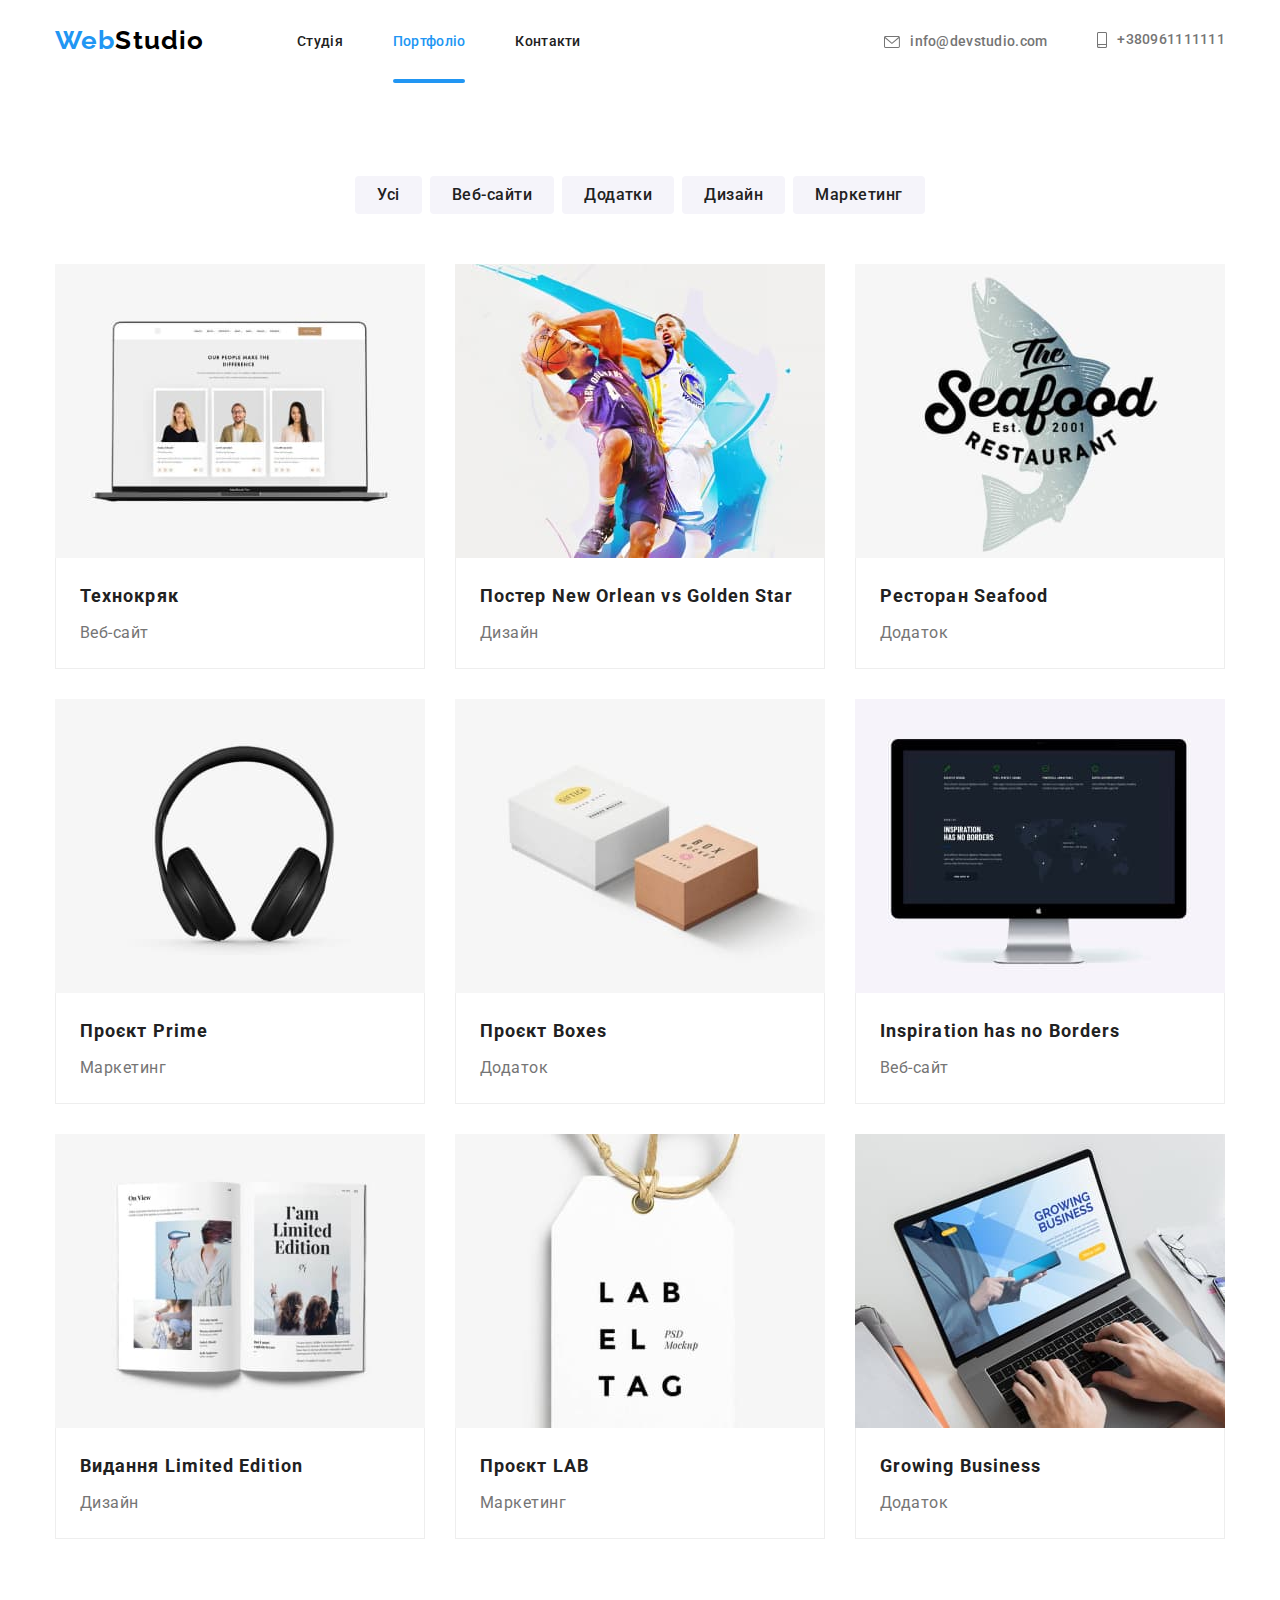
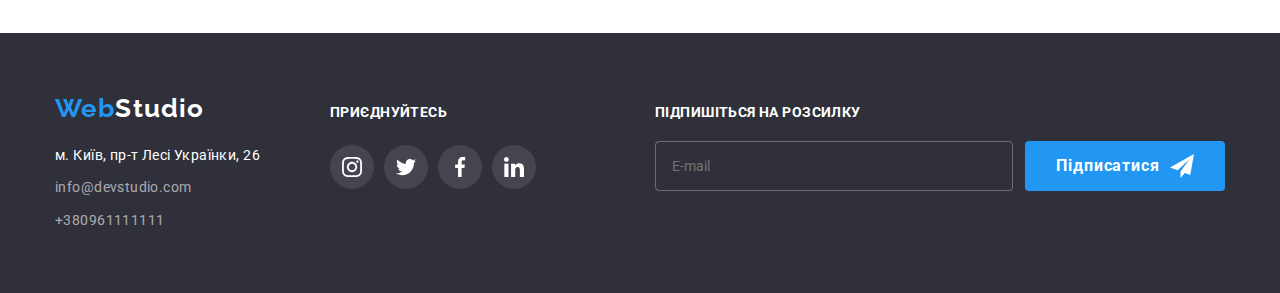
==== portfolio.html @ 3dd152aa "Add files via upload" ====
<!DOCTYPE html>
<html lang="uk">
<head>
  <meta charset="utf-8">
  <meta http-equiv="X-UA-Compatible" content="IE=edge">
  <meta name="viewport" content="width=device-width, initial-scale=1.0">
  <title>Студія</title>
  <link rel="stylesheet" href="https://cdn.jsdelivr.net/npm/modern-normalize@1.1.0/modern-normalize.min.css">
  <link rel="preconnect" href="https://fonts.googleapis.com">
  <link rel="preconnect" href="https://fonts.gstatic.com" crossorigin>
  <link href="https://fonts.googleapis.com/css2?family=Raleway:wght@700&family=Roboto:wght@400;500;700;900&display=swap" rel="stylesheet">
  <link rel="stylesheet" href="./CSS/main.min.css">
</head>
<body>
  <!--Header-->
  <header class="header">
      <div class="container header__container">
      <nav class="page_nav">
          <a class="logo_first page_nav__logo_first" href="./index.html"> <span class="logo__item_web">Web</span>Studio</a>
          <ul class="menu list">
            <li class="menu__item"><a class="menu__link link" href="./index.html">Студія</a></li>
            <li class="menu__item"><a class="menu__link link current" href="./portfolio.html">Портфоліо</a></li>
            <li class="menu__item"><a class="menu__link link" href="#">Контакти</a></li>
          </ul>
      </nav>
          <ul class="contacts_header list">
            <li class="contacts_header__mail"><a class="contacts_header__link link" href="mailto:info@devstudio.com"><svg class="contacts_header__icon" width="16" height="12"><use href="./images/icons.svg#icon-envelope"></use></svg>info@devstudio.com</a></li>
            <li class="contacts_header__tel"><a class="contacts_header__link link" href="tel:+380961111111"><svg class="contacts_header__icon"  width="10" height="16"><use href="./images/icons.svg#icon-smartphone"></use></svg>+380961111111</a></li>
          </ul>
        </div>
    </header>
    
     <!--Main-->
      <main>
          <section class="page_portfolio">
            <div class="container portfolio">
          <h1 class="visually-hidden">Кнопки та послуги</h1>
        <ul class="portfolio__list list">
          <li><button class="portfolio__button" type="button">Усі</button></li>
          <li><button class="portfolio__button" type="button">Веб-сайти</button></li>
         <li><button class="portfolio__button" type="button">Додатки</button></li>
          <li><button class="portfolio__button" type="button">Дизайн</button></li>
          <li><button class="portfolio__button" type="button">Маркетинг</button></li>
          </ul>
          <ul class="portfolio__services list">
            <li class="portfolio__content">
              <a class="portfolio__link link" href="#">
                <div class="portfolio__wrapper">
              <img src="./images-portfolio/tehnokriak.jpg" alt="технокряк" width="370">
              <p class="portfolio__overlay">Ресурс пропонує комплексні пропозиції з різним рівнем функціоналу та сервісів. Все це дозволить відвідувачу отримати вичерпні відомості про компанію чи приватну особу.</p>
            </div>
              <div class="portfolio__border_line">
              <h2 class="portfolio__title">Технокряк</h2>
                            <p class="portfolio__subtitle">Веб-сайт</p>
              </div>
            </a>
            </li>
            <li class="portfolio__content">
              <a class="portfolio__link link" href="#">
                <div class="portfolio__wrapper">
              <img src="./images-portfolio/poster.jpg" alt="постер_баскетболісти" width="370">
              <p class="portfolio__overlay"></p>
              </div>
              <div class="portfolio__border_line">
              <h2 class="portfolio__title">Постер New Orlean vs Golden Star</h2>
              <p class="portfolio__subtitle">Дизайн</p>
            </div>
          </a>
            </li>
            <li class="portfolio__content">
              <a class="portfolio__link link" href="#">
                 <div class="portfolio__wrapper">
              <img src="./images-portfolio/restoran.jpg" alt="ресторан_морепродуктів" width="370">
              <p class="portfolio__overlay"></p>
            </div>
              <div class="portfolio__border_line">
              <h2 class="portfolio__title">Ресторан Seafood</h2>
              <p class="portfolio__subtitle">Додаток</p>
              </div>
            </a>
            </li>
            <li class="portfolio__content">
              <a class="portfolio__link link" href="#">
                 <div class="portfolio__wrapper">
              <img src="./images-portfolio/prime.jpg" alt="проєкт_прем'єр" width="370">
              <p class="portfolio__overlay"></p>
            </div>
              <div class="portfolio__border_line">
              <h2 class="portfolio__title">Проєкт Prime</h2>
              <p class="portfolio__subtitle">Маркетинг</p>
            </div>
          </a>
            </li>
            <li class="portfolio__content">
              <a class="portfolio__link link" href="#">
                 <div class="portfolio__wrapper">
              <img src="./images-portfolio/boxes.jpg" alt="проєкт_коробки" width="370">
              <p class="portfolio__overlay"></p>
            </div>
              <div class="portfolio__border_line">
              <h2 class="portfolio__title">Проєкт Boxes</h2>
              <p class="portfolio__subtitle">Додаток</p>
              </div>
            </a>
            </li>
            <li class="portfolio__content">
              <a class="portfolio__link link" href="#">
                 <div class="portfolio__wrapper">
              <img src="./images-portfolio/inspiration.jpg" alt="натхнення_не_має_меж" width="370">
              <p class="portfolio__overlay"></p>
            </div>
              <div class="portfolio__border_line">
              <h2 class="portfolio__title">Inspiration has no Borders</h2>
              <p class="portfolio__subtitle">Веб-сайт</p>
              </div>
            </a>
            </li>
            <li class="portfolio__content">
              <a class="portfolio__link link" href="#">
                 <div class="portfolio__wrapper">
              <img src="./images-portfolio/edition.jpg" alt="видання" width="370">
              <p class="portfolio__overlay"></p>
            </div>
              <div class="portfolio__border_line">
              <h2 class="portfolio__title">Видання Limited Edition</h2>
              <p class="portfolio__subtitle">Дизайн</p>
              </div>
            </a>
            </li>
            <li class="portfolio__content">
              <a class="portfolio__link link" href="#">
                 <div class="portfolio__wrapper">
              <img src="./images-portfolio/lab.jpg" alt="проєкт_лаб" width="370">
              <p class="portfolio__overlay"></p>
            </div>
              <div class="portfolio__border_line">
              <h2 class="portfolio__title">Проєкт LAB</h2>
              <p class="portfolio__subtitle">Маркетинг</p>
              </div>
              </a>
            </li>
            <li class="portfolio__content">
              <a class="portfolio__link link" href="#">
                 <div class="portfolio__wrapper">
              <img src="./images-portfolio/growing.jpg" alt="зростаючий_бізнес" width="370">
              <p class="portfolio__overlay"></p>
            </div>
              <div class="portfolio__border_line">
              <h2 class="portfolio__title">Growing Business</h2>
              <p class="portfolio__subtitle">Додаток</p>
              </div>
              </a>
            </li>
          </ul>
        </div>
        </section>
     
        
        
      </main>
     <!--Footer-->
     <footer class="page_footer">
      <div class="container footer">
        <div class="footer__content">
        <h2 class="visually-hidden">Контакти</h2>
         <a class="footer__logo_second" href="./index.html"> <span class="logo__item_web" >Web</span>Studio</a>
         <address class="footer_address">
           <ul class="footer_address__list list">
            <li class="footer_address__contacts"><a class="footer_address__map link" href="https://goo.gl/maps/CPtrU1FHBa2aNyZL9" target="_blank" rel="noopener noreferrer nofollow">м. Київ, пр-т Лесі Українки, 26</a></li>
            <li class="footer_address__contacts"><a class="footer_address__mail link" href="mailto:info@devstudio.com">info@devstudio.com</a></li>
            <li class="footer_address__contacts"><a class="footer_address__tel link" href="tel:+380961111111">+380961111111</a></li>
           </ul>
                   </address>
                  </div> 
                   <div class="footer_social">
                    <p class="footer_social__title">Приєднуйтесь</p>
                    <ul class="footer_social__list list">
                      <li class="footer_social__item"><a class="footer_social__link" href=""><svg class="footer_social__icon"><use href="./images/icons.svg#icon-instagram"></use></svg></a>
                      </li>
                      <li class="footer_social__item"><a class="footer_social__link" href=""><svg class="footer_social__icon"><use href="./images/icons.svg#icon-twitter"></use></svg></a>
                      </li>
                      <li class="footer_social__item"><a class="footer_social__link" href=""><svg class="footer_social__icon"><use href="./images/icons.svg#icon-facebook"></use></svg></a>
                      </li>
                      <li class="footer_social__item"><a class="footer_social__link" href=""><svg class="footer_social__icon"><use href="./images/icons.svg#icon-linkedin"></use></svg></a>
                        </li>
                    </ul>
                  </div>
    
              <div class="footer_subscription">
              <p class="footer_subscription__title">Підпишіться на розсилку</p>
              <form class="footer_subscription__content">
              <label class="footer_subscription__contact" ><input class="footer_subscription__mail" type="email" name="email" placeholder="E-mail" required pattern="[a-z0-9._%+-]+@[a-z0-9.-]+\.[a-z]{2,4}$"/></label>
              <button class="footer_subscription__button" type="submit">Підписатися <svg class="footer_subscription__icon" width="24" height="24"><use href="./images/icons.svg#icon-send"></use></svg></button>
            </form>
      </div> 

      
      </footer>


</body>
</html>
---- CSS/main.min.css ----
:root{--primary-font:"Roboto",sans-serif;--secondary-font:"Raleway",sans-serif;--first-logo-text-color:#000000;--primary-text-color-theme-light:#212121;--secondary-text-color-theme-light:#757575;--primary-text-color-theme-dark:#FFFFFF;--secondary-text-color-theme-dark:rgba(255, 255, 255, 0.6);--primary-background-color:#FFFFFF;--secondary-background-color:#2F303A;--accent-color:#2196F3;--team-buttons-background-color:#F5F4FA;--border-color-line:#ECECEC;--border-color-line-card:#EEEEEE;--primary-color-icons:#AFB1B8;--secondary-color-icons:#FFFFFF;--color-nav-icon:#757575;--color-icon-modal:#212121;--transition-dur-and-func:250ms cubic-bezier(0.4, 0, 0.2, 1)}.visually-hidden{position:absolute;white-space:nowrap;width:1px;height:1px;overflow:hidden;border:0;padding:0;clip:rect(0 0 0 0);clip-path:inset(50%);margin:-1px}body{font-family:var(--primary-font);font-size:14px;letter-spacing:.03em;color:var(--primary-text-color-theme-light);background-color:var(--primary-background-color)}.list{list-style:none;padding-left:0;margin:0}.link{text-decoration:none}img{display:block;max-width:100%;height:auto}address{font-style:normal;margin-top:20px}button{display:block;margin:0 auto;cursor:pointer;border:none;border-radius:4px}h1,h2,h3,p{margin-top:0;margin-bottom:0}ul{margin-top:0;margin-bottom:0;padding-left:0}*{box-sizing:border-box}section{padding-top:94px;padding-bottom:94px}.container{margin-left:auto;margin-right:auto;width:1200px;padding-left:15px;padding-right:15px}.logo_first{font-weight:700;font-size:26px;line-height:1.19;letter-spacing:.03cm;font-family:"Raleway",sans-serif;color:var(--first-logo-text-color);text-decoration:none}.page_nav__logo_first{margin-right:93px;padding-top:24px;padding-bottom:25px}.logo__item_web{color:var(--accent-color)}.footer__logo_second{font-weight:700;font-size:26px;line-height:1.19;letter-spacing:.03cm;font-family:"Raleway",sans-serif;color:var(--accent-color);color:var(--primary-text-color-theme-dark);text-decoration:none}.backdrop{position:fixed;width:100%;height:100%;left:0;top:0;transition:opacity 500ms ease,visibility 500ms ease;background-color:rgba(0,0,0,.2)}.backdrop.is-hidden{visibility:hidden;opacity:0;pointer-events:none}.modal{position:absolute;top:50%;left:50%;transform:translate(-50%, -50%);width:528px;height:581px;background:#fff;box-shadow:0px 1px 3px rgba(0,0,0,.12),0px 1px 1px rgba(0,0,0,.14),0px 2px 1px rgba(0,0,0,.2);border-radius:4px;padding:40px}.modal-close-btn{position:absolute;top:8px;right:8px;display:flex;align-items:center;justify-content:center;width:30px;height:30px;background:#fff;border:1px solid rgba(0,0,0,.1);border-radius:50%;padding:0}.modal-close-icon{transition:fill var(--transition-dur-and-func)}.modal-close-icon:focus,.modal-close-icon:hover{fill:var(--accent-color)}.modal_form_title{font-weight:700;font-size:20px;line-height:1.15;letter-spacing:.03cm;text-align:center;color:var(--primary-text-color-theme-light);margin-bottom:12px}.modal_form{display:flex;flex-direction:column}.modal_form_field{margin-bottom:10px}.modal_form_input{width:100%;height:40px;border:1px solid rgba(33,33,33,.2);border-radius:4px;padding-left:42px;cursor:pointer;transition:border-color var(--transition-dur-and-func)}.modal_form_input:focus,.modal_form_input:hover{outline:none;border-color:var(--accent-color)}.modal_form_message{width:100%;height:120px;border:1px solid rgba(33,33,33,.2);border-radius:4px;padding:12px 16px;resize:none;transition:border-color var(--transition-dur-and-func);display:block}.modal_form_message::placeholder{color:rgba(117,117,117,.5)}.modal_form_message:focus,.modal_form_message:hover{outline:none;border-color:var(--accent-color)}.modal_form_fild_desk{display:block;font-size:12px;line-height:1.17;letter-spacing:.01em;color:var(--secondary-text-color-theme-light);margin-bottom:4px}.modal_icon{position:absolute;width:18px;height:18px;top:50%;left:12px;transform:translateY(-50%);fill:var(--color-icon-modal);transition:fill var(--transition-dur-and-func)}.modal_form_input:focus+.modal_icon,.modal_form_input:hover+.modal_icon{fill:var(--accent-color)}.modal_form_input_wrapper{position:relative;display:block}.modal_form_check{appearance:none;position:absolute;transition:box-shadow var(--transition-dur-and-func)}.modal_form_icon_check{width:16px;height:15px;cursor:pointer;fill:var(--accent-color);border:2px solid var(--color-icon-modal);border-radius:3px}.modal_form_check:focus+.modal_form_icon_check{box-shadow:0px 1px 3px rgba(0,0,0,.12),0px 1px 1px rgba(0,0,0,.14),0px 2px 1px rgba(0,0,0,.2)}.modal_form_check:checked+.modal_form_icon_check{background-color:var(--accent-color);border-color:var(--accent-color)}.modal_form_check_field{display:flex;justify-content:center;align-items:center;margin-top:20px}.icon_checkbox{display:none;fill:var(--accent-color)}.modal_form_check:checked+.modal_form_icon_check .icon_checkbox{display:block}.modal_text_checkbox{font-weight:400;font-size:14px;line-height:1.71;color:var(--secondary-text-color-theme-light);margin-left:7px}.link_modal_checkbox{color:var(--accent-color);letter-spacing:.03em;font-weight:400}.modal_form_submit{font-weight:700;font-size:16px;line-height:1.88;letter-spacing:.06cm;align-items:center;text-align:center;background-color:var(--accent-color);color:var(--primary-text-color-theme-dark);border-radius:4px;min-width:216px;padding:10px 52px;margin-top:30px;transition:background-color var(--transition-dur-and-func),box-shadow var(--transition-dur-and-func)}.modal_form_submit:hover,.modal_form_submit:focus{background:#188ce8;box-shadow:0px 4px 4px rgba(0,0,0,.15)}.header__container{display:flex;align-items:center}.page_nav{display:flex}.menu{display:flex;column-gap:50px;padding-top:32px;padding-bottom:32px}.menu__link{font-weight:500;font-size:14px;line-height:1.14;letter-spacing:.02em;color:var(--primary-text-color-theme-light);transition:color var(--transition-dur-and-func);position:relative;padding-top:32px;padding-bottom:32px}.menu__link:hover,.menu__link:focus{color:var(--accent-color)}.contacts_header{display:flex;column-gap:50px;margin-left:auto;padding-top:32px;padding-bottom:32px;align-items:baseline}.contacts_header__link{font-weight:500;font-size:14px;line-height:1.14;letter-spacing:.02em;color:var(--secondary-text-color-theme-light);display:flex;align-items:center;transition:color var(--transition-dur-and-func)}.contacts_header__link:hover,.contacts_header__link:focus{color:var(--accent-color)}.current{color:var(--accent-color)}.current::after{content:"";position:absolute;display:block;bottom:-2px;left:0;width:100%;height:4px;background-color:var(--accent-color);border-radius:2px}.contacts_header__icon{margin-right:10px;fill:currentColor}.hero{background-color:var(--secondary-background-color);padding-top:200px;padding-bottom:200px;text-align:center;background-image:linear-gradient(rgba(47, 48, 58, 0.4), rgba(47, 48, 58, 0.4)),url("../images/Imgbg.jpg");background-size:cover;background-repeat:no-repeat;max-width:1600px;height:600px;margin:0 auto}.hero_container__title{font-weight:900;font-size:44px;line-height:1.36;letter-spacing:.06em;text-align:center;text-transform:uppercase;color:var(--primary-text-color-theme-dark);width:696px;margin:0 auto}.hero_container__button{font-weight:700;font-size:16px;line-height:1.88;letter-spacing:.06em;align-items:center;text-align:center;background-color:var(--accent-color);color:var(--primary-text-color-theme-dark);border-radius:4px;min-width:216px;padding:10px 32px;margin-top:30px;transition:background-color var(--transition-dur-and-func)}.hero_container__button:hover,.hero_container__button:focus{background:#188ce8;box-shadow:0px 4px 4px rgba(0,0,0,.15)}.about__list{display:flex;align-items:flex-start}.about__card{flex-basis:calc((100% - 90px)/4)}.about__card:not(:last-child){margin-right:30px}.about__title{font-weight:700;font-size:14px;line-height:1.14;letter-spacing:.03em;text-transform:uppercase;color:var(--primary-text-color-theme-light);margin-top:30px;margin-bottom:10px}.about__text{font-style:normal;font-weight:400;font-size:14px;line-height:1.71;letter-spacing:.03em;color:var(--secondary-text-color-theme-light)}.about__background{background-color:#f5f4fa;border-radius:4px}.about__icon{margin:25px 100px}.page_tasks{padding-top:0}.tasks__title{font-weight:700;font-size:36px;line-height:1.17;letter-spacing:.03em;font-style:normal;text-align:center;color:var(--primary-text-color-theme-light);margin-bottom:50px}.tasks_list{display:flex;column-gap:30px}.tasks_list__overlay{position:absolute;width:370px;height:70px;bottom:0px;left:0;font-weight:700;line-height:1.14;text-transform:uppercase;background:rgba(47,48,58,.8);color:var(--primary-text-color-theme-dark);display:flex;justify-content:center;align-items:center}.tasks_list__item{position:relative}.page_team{background-color:var(--team-buttons-background-color)}.team__title{font-weight:700;font-size:36px;line-height:1.17;letter-spacing:.03em;font-style:normal;text-align:center;color:var(--primary-text-color-theme-light);margin-bottom:50px}.team_list{margin-top:50px;display:flex;column-gap:30px}.team_list__content{width:270px;background-color:var(--primary-background-color);box-shadow:0px 1px 3px rgba(0,0,0,.12),0px 1px 1px rgba(0,0,0,.14),0px 2px 1px rgba(0,0,0,.2);border-radius:0px 0px 4px 4px}.team_list__text{padding:30px 0}.team_list__subtitle{font-style:normal;font-weight:500;font-size:16px;line-height:1.19;text-align:center;letter-spacing:.03em;margin-bottom:10px}.team_list__item{font-weight:400;font-size:16px;line-height:1.19;letter-spacing:.03em;font-style:normal;text-align:center;color:var(--secondary-text-color-theme-light)}.social_list{display:flex;justify-content:center;column-gap:10px;margin-top:16px}.social_list__link{display:flex;justify-content:center;align-items:center;width:44px;height:44px;border-radius:50%;color:var(--primary-color-icons);transition:background-color var(--transition-dur-and-func),color var(--transition-dur-and-func)}.social_list__link:hover,.social_list__link:focus{background-color:var(--accent-color);color:var(--primary-background-color)}.social_list__icon{width:20px;height:20px;fill:currentColor;transition:fill var(--transition-dur-and-func)}.social_list__link:hover .social_list__icon,.social_list__link:focus .social_list__icon{fill:var(--secondary-color-icons)}.clients__title{font-style:normal;font-weight:700;font-size:36px;line-height:1.17;text-align:center;letter-spacing:.03em;color:var(--primary-text-color-theme-light)}.clients__list{margin-top:50px;display:flex;column-gap:30px}.clients__logo{width:106px;height:60px;fill:currentColor}.clients__link{border-radius:4px;display:flex;align-items:center;justify-content:center;width:170px;height:92px;border:1px solid #afb1b8;color:var(--primary-color-icons);transition:color var(--transition-dur-and-func),border-color var(--transition-dur-and-func)}.clients__link:hover,.clients__link:focus{border-color:var(--accent-color);color:var(--accent-color)}.page_footer{background-color:var(--secondary-background-color);padding:60px 0px}.footer_address__contacts:not(:first-child){margin-top:9px}.footer_address__map{font-weight:400;font-size:14px;line-height:1.71;letter-spacing:.03em;color:var(--primary-text-color-theme-dark);transition:color var(--transition-dur-and-func)}.footer_address__map:hover,.footer_address__map:focus{color:var(--accent-color)}.footer_address__mail,.footer_address__tel{font-weight:400;font-size:14px;line-height:1.71;letter-spacing:.03em;font-style:normal;color:var(--secondary-text-color-theme-dark);transition:color var(--transition-dur-and-func)}.footer_address__mail:hover,.footer_address__mail:focus,.footer_address__tel:hover,.footer_address__tel:focus{color:var(--accent-color)}.footer_social__link{display:flex;justify-content:center;align-items:center;width:44px;height:44px;border-radius:50%;background:rgba(255,255,255,.1);transition:background-color var(--transition-dur-and-func)}.footer_social__link:hover,.footer_social__link:focus{background-color:var(--accent-color)}.footer_social__title{font-weight:700;font-size:14px;line-height:1.71;letter-spacing:.03em;text-transform:uppercase;color:var(--primary-text-color-theme-dark);margin-bottom:20px}.footer_social__icon{width:20px;height:20px;fill:var(--secondary-color-icons);transition:fill var(--transition-dur-and-func)}.footer_social__link:hover .footer_social__icon,.footer_social__link:focus .footer_social__icon{fill:var(--secondary-color-icons)}.footer{display:flex;align-items:baseline}.footer_social__list{display:flex;column-gap:10px}.footer_social{margin-left:70px}.footer_subscription__title{font-weight:700;font-size:14px;line-height:1.14;letter-spacing:.03em;text-transform:uppercase;color:var(--primary-text-color-theme-dark);margin-bottom:20px}.footer_subscription__mail{width:358px;height:50px;border:1px solid rgba(255,255,255,.3);border-radius:4px;background:none;color:rgba(255,255,255,.6);display:block;outline:none;padding-left:16px;transition:border var(--transition-dur-and-func),box-shadow var(--transition-dur-and-func)}.footer_subscription__mail:focus{border:1px solid rgba(255,255,255,.3);box-shadow:0px 4px 4px rgba(0,0,0,.15);border-radius:4px}.footer_subscription__button{font-weight:700;font-size:16px;line-height:1.88;letter-spacing:.06em;color:var(--primary-text-color-theme-dark);background-color:var(--accent-color);align-items:center;display:flex;justify-content:center;min-width:200px;padding:10px 28px;transition:background-color var(--transition-dur-and-func),color var(--transition-dur-and-func)}.footer_subscription__button:hover,.footer_subscription__button:focus{background:#188ce8;box-shadow:0px 4px 4px rgba(0,0,0,.15);border-radius:4px;color:var(--primary-text-color-theme-dark)}.footer_subscription__icon{fill:var(--secondary-color-icons);margin-left:10px}.footer_subscription{margin-left:auto}.footer_subscription__content{display:flex;column-gap:12px;justify-content:center}.page_header{border-bottom:1px solid var(--border-color-line)}.portfolio__list{display:flex;margin-bottom:50px;column-gap:8px;justify-content:center}.portfolio__button{font-weight:500;font-size:16px;line-height:1.62;text-align:center;letter-spacing:.03em;background:var(--team-buttons-background-color);color:var(--primary-text-color-theme-light);border-radius:4px;padding:6px 22px;transition:background-color var(--transition-dur-and-func),color var(--transition-dur-and-func),box-shadow var(--transition-dur-and-func)}.portfolio__button:hover,.portfolio__button:focus{background-color:var(--accent-color);color:var(--primary-text-color-theme-dark);box-shadow:0px 3px 1px rgba(0,0,0,.1),0px 1px 2px rgba(0,0,0,.08),0px 2px 2px rgba(0,0,0,.12)}.portfolio__services{display:flex;column-gap:30px;flex-wrap:wrap;row-gap:30px}.portfolio__border_line{border:1px solid var(--border-color-line-card);border-top:none;padding:20px 24px}.portfolio__title{font-weight:700;font-size:18px;line-height:2;letter-spacing:.06em;color:var(--primary-text-color-theme-light);margin-bottom:4px}.portfolio__subtitle{font-weight:400;font-size:16px;line-height:1.87;letter-spacing:.03em;color:var(--secondary-text-color-theme-light)}.portfolio__link{display:block;position:relative}.portfolio__link:hover,.portfolio__link:focus{box-shadow:0px 1px 1px rgba(0,0,0,.12),0px 4px 4px rgba(0,0,0,.06),1px 4px 6px rgba(0,0,0,.16)}.portfolio__wrapper{position:relative;overflow:hidden}.portfolio__overlay{width:100%;height:100%;font-weight:400;font-size:18px;line-height:1.55;letter-spacing:.03em;position:absolute;top:0;left:0;background-color:rgba(33,150,243,.9);color:var(--primary-text-color-theme-dark);padding:63px 24px;transform:translateY(100%);transition:transform 250ms cubic-bezier(0.4, 0, 0.2, 1)}.portfolio__link:hover .portfolio__overlay,.portfolio__link:focus .portfolio__overlay{transform:translateY(0%)}/*# sourceMappingURL=main.min.css.map */
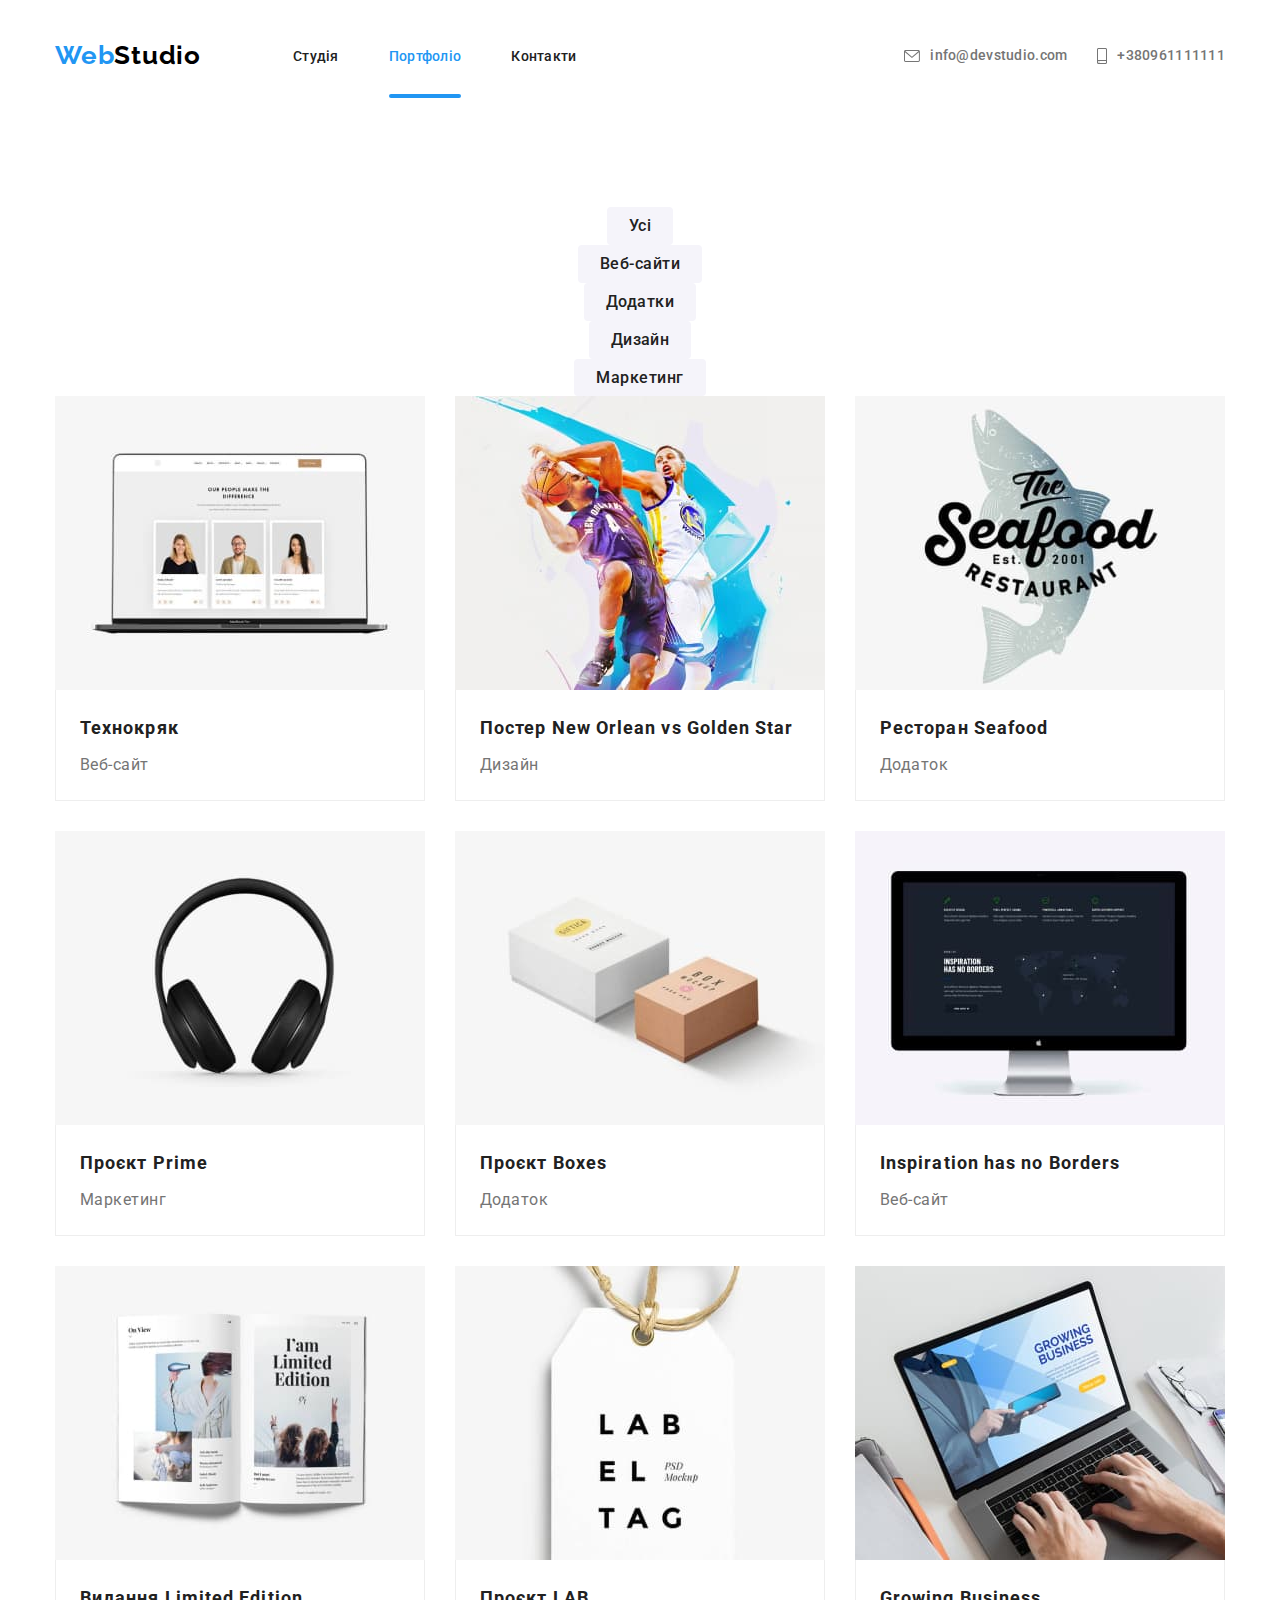
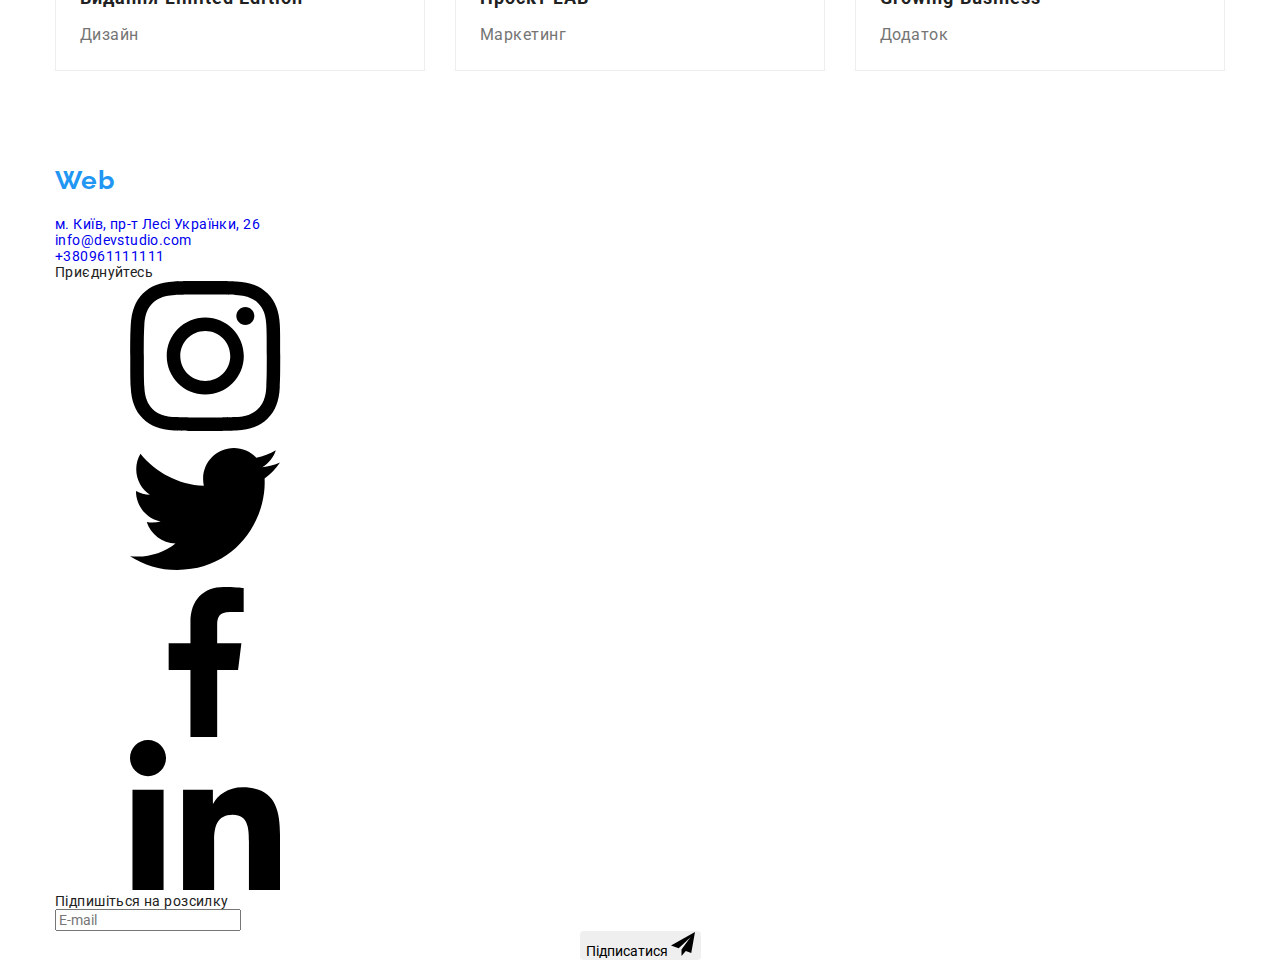
==== commit 4f174b3d: "update" ====
--- a/portfolio.html
+++ b/portfolio.html
@@ -16,18 +16,47 @@
   <header class="header">
       <div class="container header__container">
       <nav class="page_nav">
-          <a class="logo_first page_nav__logo_first" href="./index.html"> <span class="logo__item_web">Web</span>Studio</a>
+        <a class="page_nav__logo_first" href="./index.html"> <span class="logo__item_web">Web</span>Studio</a>
           <ul class="menu list">
             <li class="menu__item"><a class="menu__link link" href="./index.html">Студія</a></li>
             <li class="menu__item"><a class="menu__link link current" href="./portfolio.html">Портфоліо</a></li>
             <li class="menu__item"><a class="menu__link link" href="#">Контакти</a></li>
           </ul>
       </nav>
+      <button type="button" class="open_mobile_menu_btn js-open-menu">
+        <svg class="open_mobile_menu_btn__icon" ><use href="./images/icons.svg#icon-burger"></use></svg>
+
+      </button>
           <ul class="contacts_header list">
             <li class="contacts_header__mail"><a class="contacts_header__link link" href="mailto:info@devstudio.com"><svg class="contacts_header__icon" width="16" height="12"><use href="./images/icons.svg#icon-envelope"></use></svg>info@devstudio.com</a></li>
             <li class="contacts_header__tel"><a class="contacts_header__link link" href="tel:+380961111111"><svg class="contacts_header__icon"  width="10" height="16"><use href="./images/icons.svg#icon-smartphone"></use></svg>+380961111111</a></li>
           </ul>
         </div>
+        <div class="mobile_menu js-menu-container">
+          <div class="container mobile_menu__conainer">
+            <button type="button" class="mobile_menu__close-btn js-close-menu">
+              <svg class="mobile_menu__close-icon" ><use href="./images/icons.svg#icon-close-menu"></use></svg>
+            </button>
+
+            <ul class="mobile_menu__list list">
+              <li class="mobile_menu__item"><a class="mobile_menu__link link" href="./index.html">Студія</a></li>
+              <li class="mobile_menu__item"><a class="mobile_menu__link link current" href="./portfolio.html">Портфоліо</a></li>
+              <li class="mobile_menu__item"><a class="mobile_menu__link link" href="#">Контакти</a></li>
+            </ul>
+            <ul class="mobile_menu_contacts list">
+              <li class="mobile_menu_contacts__item"><a class="mobile_menu_contacts__tel link" href="tel:+380961111111">+38096 111 11 11</a></li>
+              <li class="mobile_menu_contacts__item"><a class="mobile_menu_contacts__mail link" href="mailto:info@devstudio.com">info@devstudio.com</a></li>
+            </ul>
+            <ul class="mobile_menu_social__list list">
+              <li class="mobile_menu_social__content"><a class="mobile_menu_social__link link" href="">Instagram</a></li>
+              <li class="mobile_menu_social__content"><a class="mobile_menu_social__link link" href="">Twitter</a></li>
+              <li class="mobile_menu_social__content"><a class="mobile_menu_social__link link" href="">Facebook</a></li>
+              <li class="mobile_menu_social__content"><a class="mobile_menu_social__link link" href="" id="last_link">LinkedIn</a></li>
+            </ul>
+            
+          </div>
+        </div>
+        
     </header>
     
      <!--Main-->
@@ -197,6 +226,6 @@
       
       </footer>
 
-
+      <script src="./JS/menu.js"></script>
 </body>
 </html>
--- a/CSS/main.min.css
+++ b/CSS/main.min.css
@@ -1 +1 @@
-:root{--primary-font:"Roboto",sans-serif;--secondary-font:"Raleway",sans-serif;--first-logo-text-color:#000000;--primary-text-color-theme-light:#212121;--secondary-text-color-theme-light:#757575;--primary-text-color-theme-dark:#FFFFFF;--secondary-text-color-theme-dark:rgba(255, 255, 255, 0.6);--primary-background-color:#FFFFFF;--secondary-background-color:#2F303A;--accent-color:#2196F3;--team-buttons-background-color:#F5F4FA;--border-color-line:#ECECEC;--border-color-line-card:#EEEEEE;--primary-color-icons:#AFB1B8;--secondary-color-icons:#FFFFFF;--color-nav-icon:#757575;--color-icon-modal:#212121;--transition-dur-and-func:250ms cubic-bezier(0.4, 0, 0.2, 1)}.visually-hidden{position:absolute;white-space:nowrap;width:1px;height:1px;overflow:hidden;border:0;padding:0;clip:rect(0 0 0 0);clip-path:inset(50%);margin:-1px}body{font-family:var(--primary-font);font-size:14px;letter-spacing:.03em;color:var(--primary-text-color-theme-light);background-color:var(--primary-background-color)}.list{list-style:none;padding-left:0;margin:0}.link{text-decoration:none}img{display:block;max-width:100%;height:auto}address{font-style:normal;margin-top:20px}button{display:block;margin:0 auto;cursor:pointer;border:none;border-radius:4px}h1,h2,h3,p{margin-top:0;margin-bottom:0}ul{margin-top:0;margin-bottom:0;padding-left:0}*{box-sizing:border-box}section{padding-top:94px;padding-bottom:94px}.container{margin-left:auto;margin-right:auto;width:1200px;padding-left:15px;padding-right:15px}.logo_first{font-weight:700;font-size:26px;line-height:1.19;letter-spacing:.03cm;font-family:"Raleway",sans-serif;color:var(--first-logo-text-color);text-decoration:none}.page_nav__logo_first{margin-right:93px;padding-top:24px;padding-bottom:25px}.logo__item_web{color:var(--accent-color)}.footer__logo_second{font-weight:700;font-size:26px;line-height:1.19;letter-spacing:.03cm;font-family:"Raleway",sans-serif;color:var(--accent-color);color:var(--primary-text-color-theme-dark);text-decoration:none}.backdrop{position:fixed;width:100%;height:100%;left:0;top:0;transition:opacity 500ms ease,visibility 500ms ease;background-color:rgba(0,0,0,.2)}.backdrop.is-hidden{visibility:hidden;opacity:0;pointer-events:none}.modal{position:absolute;top:50%;left:50%;transform:translate(-50%, -50%);width:528px;height:581px;background:#fff;box-shadow:0px 1px 3px rgba(0,0,0,.12),0px 1px 1px rgba(0,0,0,.14),0px 2px 1px rgba(0,0,0,.2);border-radius:4px;padding:40px}.modal-close-btn{position:absolute;top:8px;right:8px;display:flex;align-items:center;justify-content:center;width:30px;height:30px;background:#fff;border:1px solid rgba(0,0,0,.1);border-radius:50%;padding:0}.modal-close-icon{transition:fill var(--transition-dur-and-func)}.modal-close-icon:focus,.modal-close-icon:hover{fill:var(--accent-color)}.modal_form_title{font-weight:700;font-size:20px;line-height:1.15;letter-spacing:.03cm;text-align:center;color:var(--primary-text-color-theme-light);margin-bottom:12px}.modal_form{display:flex;flex-direction:column}.modal_form_field{margin-bottom:10px}.modal_form_input{width:100%;height:40px;border:1px solid rgba(33,33,33,.2);border-radius:4px;padding-left:42px;cursor:pointer;transition:border-color var(--transition-dur-and-func)}.modal_form_input:focus,.modal_form_input:hover{outline:none;border-color:var(--accent-color)}.modal_form_message{width:100%;height:120px;border:1px solid rgba(33,33,33,.2);border-radius:4px;padding:12px 16px;resize:none;transition:border-color var(--transition-dur-and-func);display:block}.modal_form_message::placeholder{color:rgba(117,117,117,.5)}.modal_form_message:focus,.modal_form_message:hover{outline:none;border-color:var(--accent-color)}.modal_form_fild_desk{display:block;font-size:12px;line-height:1.17;letter-spacing:.01em;color:var(--secondary-text-color-theme-light);margin-bottom:4px}.modal_icon{position:absolute;width:18px;height:18px;top:50%;left:12px;transform:translateY(-50%);fill:var(--color-icon-modal);transition:fill var(--transition-dur-and-func)}.modal_form_input:focus+.modal_icon,.modal_form_input:hover+.modal_icon{fill:var(--accent-color)}.modal_form_input_wrapper{position:relative;display:block}.modal_form_check{appearance:none;position:absolute;transition:box-shadow var(--transition-dur-and-func)}.modal_form_icon_check{width:16px;height:15px;cursor:pointer;fill:var(--accent-color);border:2px solid var(--color-icon-modal);border-radius:3px}.modal_form_check:focus+.modal_form_icon_check{box-shadow:0px 1px 3px rgba(0,0,0,.12),0px 1px 1px rgba(0,0,0,.14),0px 2px 1px rgba(0,0,0,.2)}.modal_form_check:checked+.modal_form_icon_check{background-color:var(--accent-color);border-color:var(--accent-color)}.modal_form_check_field{display:flex;justify-content:center;align-items:center;margin-top:20px}.icon_checkbox{display:none;fill:var(--accent-color)}.modal_form_check:checked+.modal_form_icon_check .icon_checkbox{display:block}.modal_text_checkbox{font-weight:400;font-size:14px;line-height:1.71;color:var(--secondary-text-color-theme-light);margin-left:7px}.link_modal_checkbox{color:var(--accent-color);letter-spacing:.03em;font-weight:400}.modal_form_submit{font-weight:700;font-size:16px;line-height:1.88;letter-spacing:.06cm;align-items:center;text-align:center;background-color:var(--accent-color);color:var(--primary-text-color-theme-dark);border-radius:4px;min-width:216px;padding:10px 52px;margin-top:30px;transition:background-color var(--transition-dur-and-func),box-shadow var(--transition-dur-and-func)}.modal_form_submit:hover,.modal_form_submit:focus{background:#188ce8;box-shadow:0px 4px 4px rgba(0,0,0,.15)}.header__container{display:flex;align-items:center}.page_nav{display:flex}.menu{display:flex;column-gap:50px;padding-top:32px;padding-bottom:32px}.menu__link{font-weight:500;font-size:14px;line-height:1.14;letter-spacing:.02em;color:var(--primary-text-color-theme-light);transition:color var(--transition-dur-and-func);position:relative;padding-top:32px;padding-bottom:32px}.menu__link:hover,.menu__link:focus{color:var(--accent-color)}.contacts_header{display:flex;column-gap:50px;margin-left:auto;padding-top:32px;padding-bottom:32px;align-items:baseline}.contacts_header__link{font-weight:500;font-size:14px;line-height:1.14;letter-spacing:.02em;color:var(--secondary-text-color-theme-light);display:flex;align-items:center;transition:color var(--transition-dur-and-func)}.contacts_header__link:hover,.contacts_header__link:focus{color:var(--accent-color)}.current{color:var(--accent-color)}.current::after{content:"";position:absolute;display:block;bottom:-2px;left:0;width:100%;height:4px;background-color:var(--accent-color);border-radius:2px}.contacts_header__icon{margin-right:10px;fill:currentColor}.hero{background-color:var(--secondary-background-color);padding-top:200px;padding-bottom:200px;text-align:center;background-image:linear-gradient(rgba(47, 48, 58, 0.4), rgba(47, 48, 58, 0.4)),url("../images/Imgbg.jpg");background-size:cover;background-repeat:no-repeat;max-width:1600px;height:600px;margin:0 auto}.hero_container__title{font-weight:900;font-size:44px;line-height:1.36;letter-spacing:.06em;text-align:center;text-transform:uppercase;color:var(--primary-text-color-theme-dark);width:696px;margin:0 auto}.hero_container__button{font-weight:700;font-size:16px;line-height:1.88;letter-spacing:.06em;align-items:center;text-align:center;background-color:var(--accent-color);color:var(--primary-text-color-theme-dark);border-radius:4px;min-width:216px;padding:10px 32px;margin-top:30px;transition:background-color var(--transition-dur-and-func)}.hero_container__button:hover,.hero_container__button:focus{background:#188ce8;box-shadow:0px 4px 4px rgba(0,0,0,.15)}.about__list{display:flex;align-items:flex-start}.about__card{flex-basis:calc((100% - 90px)/4)}.about__card:not(:last-child){margin-right:30px}.about__title{font-weight:700;font-size:14px;line-height:1.14;letter-spacing:.03em;text-transform:uppercase;color:var(--primary-text-color-theme-light);margin-top:30px;margin-bottom:10px}.about__text{font-style:normal;font-weight:400;font-size:14px;line-height:1.71;letter-spacing:.03em;color:var(--secondary-text-color-theme-light)}.about__background{background-color:#f5f4fa;border-radius:4px}.about__icon{margin:25px 100px}.page_tasks{padding-top:0}.tasks__title{font-weight:700;font-size:36px;line-height:1.17;letter-spacing:.03em;font-style:normal;text-align:center;color:var(--primary-text-color-theme-light);margin-bottom:50px}.tasks_list{display:flex;column-gap:30px}.tasks_list__overlay{position:absolute;width:370px;height:70px;bottom:0px;left:0;font-weight:700;line-height:1.14;text-transform:uppercase;background:rgba(47,48,58,.8);color:var(--primary-text-color-theme-dark);display:flex;justify-content:center;align-items:center}.tasks_list__item{position:relative}.page_team{background-color:var(--team-buttons-background-color)}.team__title{font-weight:700;font-size:36px;line-height:1.17;letter-spacing:.03em;font-style:normal;text-align:center;color:var(--primary-text-color-theme-light);margin-bottom:50px}.team_list{margin-top:50px;display:flex;column-gap:30px}.team_list__content{width:270px;background-color:var(--primary-background-color);box-shadow:0px 1px 3px rgba(0,0,0,.12),0px 1px 1px rgba(0,0,0,.14),0px 2px 1px rgba(0,0,0,.2);border-radius:0px 0px 4px 4px}.team_list__text{padding:30px 0}.team_list__subtitle{font-style:normal;font-weight:500;font-size:16px;line-height:1.19;text-align:center;letter-spacing:.03em;margin-bottom:10px}.team_list__item{font-weight:400;font-size:16px;line-height:1.19;letter-spacing:.03em;font-style:normal;text-align:center;color:var(--secondary-text-color-theme-light)}.social_list{display:flex;justify-content:center;column-gap:10px;margin-top:16px}.social_list__link{display:flex;justify-content:center;align-items:center;width:44px;height:44px;border-radius:50%;color:var(--primary-color-icons);transition:background-color var(--transition-dur-and-func),color var(--transition-dur-and-func)}.social_list__link:hover,.social_list__link:focus{background-color:var(--accent-color);color:var(--primary-background-color)}.social_list__icon{width:20px;height:20px;fill:currentColor;transition:fill var(--transition-dur-and-func)}.social_list__link:hover .social_list__icon,.social_list__link:focus .social_list__icon{fill:var(--secondary-color-icons)}.clients__title{font-style:normal;font-weight:700;font-size:36px;line-height:1.17;text-align:center;letter-spacing:.03em;color:var(--primary-text-color-theme-light)}.clients__list{margin-top:50px;display:flex;column-gap:30px}.clients__logo{width:106px;height:60px;fill:currentColor}.clients__link{border-radius:4px;display:flex;align-items:center;justify-content:center;width:170px;height:92px;border:1px solid #afb1b8;color:var(--primary-color-icons);transition:color var(--transition-dur-and-func),border-color var(--transition-dur-and-func)}.clients__link:hover,.clients__link:focus{border-color:var(--accent-color);color:var(--accent-color)}.page_footer{background-color:var(--secondary-background-color);padding:60px 0px}.footer_address__contacts:not(:first-child){margin-top:9px}.footer_address__map{font-weight:400;font-size:14px;line-height:1.71;letter-spacing:.03em;color:var(--primary-text-color-theme-dark);transition:color var(--transition-dur-and-func)}.footer_address__map:hover,.footer_address__map:focus{color:var(--accent-color)}.footer_address__mail,.footer_address__tel{font-weight:400;font-size:14px;line-height:1.71;letter-spacing:.03em;font-style:normal;color:var(--secondary-text-color-theme-dark);transition:color var(--transition-dur-and-func)}.footer_address__mail:hover,.footer_address__mail:focus,.footer_address__tel:hover,.footer_address__tel:focus{color:var(--accent-color)}.footer_social__link{display:flex;justify-content:center;align-items:center;width:44px;height:44px;border-radius:50%;background:rgba(255,255,255,.1);transition:background-color var(--transition-dur-and-func)}.footer_social__link:hover,.footer_social__link:focus{background-color:var(--accent-color)}.footer_social__title{font-weight:700;font-size:14px;line-height:1.71;letter-spacing:.03em;text-transform:uppercase;color:var(--primary-text-color-theme-dark);margin-bottom:20px}.footer_social__icon{width:20px;height:20px;fill:var(--secondary-color-icons);transition:fill var(--transition-dur-and-func)}.footer_social__link:hover .footer_social__icon,.footer_social__link:focus .footer_social__icon{fill:var(--secondary-color-icons)}.footer{display:flex;align-items:baseline}.footer_social__list{display:flex;column-gap:10px}.footer_social{margin-left:70px}.footer_subscription__title{font-weight:700;font-size:14px;line-height:1.14;letter-spacing:.03em;text-transform:uppercase;color:var(--primary-text-color-theme-dark);margin-bottom:20px}.footer_subscription__mail{width:358px;height:50px;border:1px solid rgba(255,255,255,.3);border-radius:4px;background:none;color:rgba(255,255,255,.6);display:block;outline:none;padding-left:16px;transition:border var(--transition-dur-and-func),box-shadow var(--transition-dur-and-func)}.footer_subscription__mail:focus{border:1px solid rgba(255,255,255,.3);box-shadow:0px 4px 4px rgba(0,0,0,.15);border-radius:4px}.footer_subscription__button{font-weight:700;font-size:16px;line-height:1.88;letter-spacing:.06em;color:var(--primary-text-color-theme-dark);background-color:var(--accent-color);align-items:center;display:flex;justify-content:center;min-width:200px;padding:10px 28px;transition:background-color var(--transition-dur-and-func),color var(--transition-dur-and-func)}.footer_subscription__button:hover,.footer_subscription__button:focus{background:#188ce8;box-shadow:0px 4px 4px rgba(0,0,0,.15);border-radius:4px;color:var(--primary-text-color-theme-dark)}.footer_subscription__icon{fill:var(--secondary-color-icons);margin-left:10px}.footer_subscription{margin-left:auto}.footer_subscription__content{display:flex;column-gap:12px;justify-content:center}.page_header{border-bottom:1px solid var(--border-color-line)}.portfolio__list{display:flex;margin-bottom:50px;column-gap:8px;justify-content:center}.portfolio__button{font-weight:500;font-size:16px;line-height:1.62;text-align:center;letter-spacing:.03em;background:var(--team-buttons-background-color);color:var(--primary-text-color-theme-light);border-radius:4px;padding:6px 22px;transition:background-color var(--transition-dur-and-func),color var(--transition-dur-and-func),box-shadow var(--transition-dur-and-func)}.portfolio__button:hover,.portfolio__button:focus{background-color:var(--accent-color);color:var(--primary-text-color-theme-dark);box-shadow:0px 3px 1px rgba(0,0,0,.1),0px 1px 2px rgba(0,0,0,.08),0px 2px 2px rgba(0,0,0,.12)}.portfolio__services{display:flex;column-gap:30px;flex-wrap:wrap;row-gap:30px}.portfolio__border_line{border:1px solid var(--border-color-line-card);border-top:none;padding:20px 24px}.portfolio__title{font-weight:700;font-size:18px;line-height:2;letter-spacing:.06em;color:var(--primary-text-color-theme-light);margin-bottom:4px}.portfolio__subtitle{font-weight:400;font-size:16px;line-height:1.87;letter-spacing:.03em;color:var(--secondary-text-color-theme-light)}.portfolio__link{display:block;position:relative}.portfolio__link:hover,.portfolio__link:focus{box-shadow:0px 1px 1px rgba(0,0,0,.12),0px 4px 4px rgba(0,0,0,.06),1px 4px 6px rgba(0,0,0,.16)}.portfolio__wrapper{position:relative;overflow:hidden}.portfolio__overlay{width:100%;height:100%;font-weight:400;font-size:18px;line-height:1.55;letter-spacing:.03em;position:absolute;top:0;left:0;background-color:rgba(33,150,243,.9);color:var(--primary-text-color-theme-dark);padding:63px 24px;transform:translateY(100%);transition:transform 250ms cubic-bezier(0.4, 0, 0.2, 1)}.portfolio__link:hover .portfolio__overlay,.portfolio__link:focus .portfolio__overlay{transform:translateY(0%)}/*# sourceMappingURL=main.min.css.map */+:root{--primary-font:"Roboto",sans-serif;--secondary-font:"Raleway",sans-serif;--first-logo-text-color:#000000;--primary-text-color-theme-light:#212121;--secondary-text-color-theme-light:#757575;--primary-text-color-theme-dark:#FFFFFF;--secondary-text-color-theme-dark:rgba(255, 255, 255, 0.6);--primary-background-color:#FFFFFF;--secondary-background-color:#2F303A;--accent-color:#2196F3;--team-buttons-background-color:#F5F4FA;--border-color-line:#ECECEC;--border-color-line-card:#EEEEEE;--primary-color-icons:#AFB1B8;--secondary-color-icons:#FFFFFF;--color-nav-icon:#757575;--color-icon-modal:#212121;--transition-dur-and-func:250ms cubic-bezier(0.4, 0, 0.2, 1)}.visually-hidden{position:absolute;white-space:nowrap;width:1px;height:1px;overflow:hidden;border:0;padding:0;clip:rect(0 0 0 0);clip-path:inset(50%);margin:-1px}body{font-family:var(--primary-font);font-size:14px;letter-spacing:.03em;color:var(--primary-text-color-theme-light);background-color:var(--primary-background-color)}.list{list-style:none;padding-left:0;margin:0}.link{text-decoration:none}img{display:block;max-width:100%;height:auto}address{font-style:normal;margin-top:20px}button{display:block;margin:0 auto;cursor:pointer;border:none;border-radius:4px}h1,h2,h3,p{margin-top:0;margin-bottom:0}ul{margin-top:0;margin-bottom:0;padding-left:0}*{box-sizing:border-box}section{padding-top:94px;padding-bottom:94px}.container{padding-left:15px;padding-right:15px}@media screen and (min-width: 480px){.container{width:480px;margin-left:auto;margin-right:auto}}@media screen and (min-width: 768px){.container{width:768px}}@media screen and (min-width: 1200px){.container{width:1200px}}.page_nav__logo_first{font-family:"Raleway",sans-serif;font-weight:700;font-size:26px;line-height:1.19;letter-spacing:.03em;color:var(--first-logo-text-color);text-decoration:none}.logo__item_web{color:var(--accent-color)}.footer__logo_second{font-family:"Raleway",sans-serif;font-weight:700;font-size:26px;line-height:1.19;letter-spacing:.03em;color:var(--accent-color);color:var(--primary-text-color-theme-dark);text-decoration:none}@media screen and (max-width: 767px){.mobile_menu{position:fixed;top:0;left:0;z-index:100;width:100%;height:100%;opacity:0;visibility:hidden;pointer-events:none;background-color:var(--primary-background-color);box-shadow:0px 4px 8px rgba(0,0,0,.04),0px 2px 4px rgba(0,0,0,.08),0px 1px 3px rgba(0,0,0,.16);transition:opacity var(--transition-dur-and-func),visibility var(--transition-dur-and-func)}.mobile_menu.is-open{opacity:1;visibility:visible;pointer-events:auto}.open_mobile_menu_btn{border:none;background-color:rgba(0,0,0,0);padding:0px;height:40px;line-height:0;margin:0px 0px;top:10px;right:15px}.open_mobile_menu_btn__icon{width:40px;height:40px}.mobile_menu__conainer{position:relative;padding-left:40px;padding-top:40px;padding-bottom:48px;display:flex;flex-direction:column;width:100%;height:100%}.mobile_menu__close-btn{position:absolute;top:10px;right:15px;display:flex;align-items:center;justify-content:center;background-color:rgba(0,0,0,0);border:none;padding:0px}.mobile_menu__close-icon{width:40px;height:40px;transition:fill var(--transition-dur-and-func)}.mobile_menu__close-icon:focus,.mobile_menu__close-icon:hover{fill:var(--accent-color)}.mobile_menu__link{font-weight:500;font-size:40px;line-height:1.17;letter-spacing:.02em;color:var(--primary-text-color-theme-light);transition:color var(--transition-dur-and-func);position:relative}.mobile_menu__link:hover,.mobile_menu__link:focus{color:var(--accent-color)}.current{color:var(--accent-color)}.mobile_menu__item{margin-bottom:32px}}.mobile_menu_contacts{margin-top:auto}.mobile_menu_social__list{display:flex;gap:10px;margin-top:auto}.mobile_menu_social__link{font-weight:500;font-size:18px;line-height:22px;letter-spacing:.02em;color:var(--accent-color);padding-right:10px;border-right:1px solid rgba(33,33,33,.2);transform:rotate(90deg)}#last_link{border:none}.mobile_menu_contacts__tel{font-weight:500;font-size:34px;line-height:40px;letter-spacing:.02em;color:var(--accent-color)}.mobile_menu_contacts__mail{font-style:normal;font-weight:500;font-size:24px;line-height:28px;letter-spacing:.02em;color:var(--secondary-text-color-theme-light)}@media screen and (min-width: 768px){.mobile_menu{display:none}.open_mobile_menu_btn{display:none}}.backdrop{position:fixed;width:100%;height:100%;left:0;top:0;transition:opacity 500ms ease,visibility 500ms ease;background-color:rgba(0,0,0,.2)}.backdrop.is-hidden{visibility:hidden;opacity:0;pointer-events:none}.modal{position:absolute;top:50%;left:50%;padding:40px;width:100%;transform:translate(-50%, -50%);background:#fff;box-shadow:0px 1px 3px rgba(0,0,0,.12),0px 1px 1px rgba(0,0,0,.14),0px 2px 1px rgba(0,0,0,.2);border-radius:4px}.modal-close-btn{position:absolute;top:8px;right:8px;display:flex;align-items:center;justify-content:center;width:30px;height:30px;background:#fff;border:1px solid rgba(0,0,0,.1);border-radius:50%;padding:0}.modal-close-icon{transition:fill var(--transition-dur-and-func)}.modal-close-icon:focus,.modal-close-icon:hover{fill:var(--accent-color)}@media screen and (max-width: 767px){.modal{max-width:450px}}@media screen and (min-width: 768px){.modal{width:450px}}@media screen and (min-width: 1200px){.modal{width:528px}}.modal_form_title{letter-spacing:.03em;text-align:center;color:var(--primary-text-color-theme-light);margin-bottom:12px}.modal_form{display:flex;flex-direction:column}.modal_form_field{margin-bottom:10px}.modal_form_input{width:100%;height:40px;border:1px solid rgba(33,33,33,.2);border-radius:4px;padding-left:42px;cursor:pointer;transition:border-color var(--transition-dur-and-func)}.modal_form_input:focus,.modal_form_input:hover{outline:none;border-color:var(--accent-color)}.modal_form_message{width:100%;height:120px;border:1px solid rgba(33,33,33,.2);border-radius:4px;padding:12px 16px;resize:none;transition:border-color var(--transition-dur-and-func);display:block}.modal_form_message::placeholder{color:rgba(117,117,117,.5)}.modal_form_message:focus,.modal_form_message:hover{outline:none;border-color:var(--accent-color)}.modal_form_fild_desk{display:block;font-size:12px;line-height:1.17;letter-spacing:.01em;color:var(--secondary-text-color-theme-light);margin-bottom:4px}.modal_icon{position:absolute;width:18px;height:18px;top:50%;left:12px;transform:translateY(-50%);fill:var(--color-icon-modal);transition:fill var(--transition-dur-and-func)}.modal_form_input:focus+.modal_icon,.modal_form_input:hover+.modal_icon{fill:var(--accent-color)}.modal_form_input_wrapper{position:relative;display:block}.modal_form_check{appearance:none;position:absolute;transition:box-shadow var(--transition-dur-and-func)}.modal_form_icon_check{width:16px;height:15px;cursor:pointer;fill:var(--accent-color);border:2px solid var(--color-icon-modal);border-radius:3px}.modal_form_check:focus+.modal_form_icon_check{box-shadow:0px 1px 3px rgba(0,0,0,.12),0px 1px 1px rgba(0,0,0,.14),0px 2px 1px rgba(0,0,0,.2)}.modal_form_check:checked+.modal_form_icon_check{background-color:var(--accent-color);border-color:var(--accent-color)}.modal_form_check_field{display:flex;justify-content:center;align-items:center;margin-top:20px}.icon_checkbox{display:none;fill:var(--accent-color)}.modal_form_check:checked+.modal_form_icon_check .icon_checkbox{display:block}.modal_text_checkbox{font-weight:400;font-size:12px;line-height:1.16;color:var(--secondary-text-color-theme-light);margin-left:7px}.link_modal_checkbox{color:var(--accent-color);letter-spacing:.03em;font-weight:400}.modal_form_submit{font-weight:700;font-size:16px;line-height:1.88;letter-spacing:.06em;align-items:center;text-align:center;background-color:var(--accent-color);color:var(--primary-text-color-theme-dark);border-radius:4px;min-width:216px;padding:10px 52px;margin-top:30px;transition:background-color var(--transition-dur-and-func),box-shadow var(--transition-dur-and-func)}.modal_form_submit:hover,.modal_form_submit:focus{background:#188ce8;box-shadow:0px 4px 4px rgba(0,0,0,.15)}@media screen and (max-width: 767px){.modal_form_title{font-weight:700;font-size:20px;line-height:1.5}}@media screen and (min-width: 768px){.modal_form_title{font-weight:700;font-size:20px;line-height:1.5}}@media screen and (min-width: 1200px){.modal_form_title{font-weight:700;font-size:20px;line-height:1.15}.modal_text_checkbox{font-weight:400;font-size:14px;line-height:1.71}}.menu{display:none}.contacts_header{display:none}.header__container{display:flex;align-items:center;justify-content:space-between}.header{padding-top:16px;padding-bottom:16px}@media screen and (min-width: 768px){.page_nav{display:flex}.page_nav__logo_first{margin-right:87px;padding-top:26px}.menu{display:flex;column-gap:50px;padding-top:32px;padding-bottom:32px}.menu__link{font-weight:500;font-size:14px;line-height:1.14;letter-spacing:.02em;color:var(--primary-text-color-theme-light);transition:color var(--transition-dur-and-func);position:relative;padding-top:32px;padding-bottom:32px}.menu__link:hover,.menu__link:focus{color:var(--accent-color)}.contacts_header{display:flex;flex-direction:column;gap:10px;margin-left:auto;padding-top:32px;padding-bottom:32px}.contacts_header__link{font-weight:500;font-size:14px;line-height:1.14;letter-spacing:.02em;color:var(--secondary-text-color-theme-light);display:flex;align-items:center;transition:color var(--transition-dur-and-func)}.contacts_header__link:hover,.contacts_header__link:focus{color:var(--accent-color)}.current{color:var(--accent-color)}.current::after{content:"";position:absolute;display:block;bottom:-2px;left:0;width:100%;height:4px;background-color:var(--accent-color);border-radius:2px}.contacts_header__icon{margin-right:10px;fill:currentColor}}@media screen and (min-width: 1200px){.header__container{justify-content:flex-start}.contacts_header{display:flex;flex-direction:row;gap:30px}.page_nav__logo_first{margin-right:92px;padding-top:24px}}.hero{background-color:var(--secondary-background-color);text-align:center;background-size:cover;background-repeat:no-repeat;margin:0 auto;width:100%}.hero__title{letter-spacing:.06em;text-align:center;text-transform:uppercase;color:var(--primary-text-color-theme-dark);margin:0 auto;font-weight:900;font-size:26px;line-height:1.62;width:360px}.hero__button{font-weight:700;font-size:16px;line-height:1.88;letter-spacing:.06em;align-items:center;text-align:center;background-color:var(--accent-color);color:var(--primary-text-color-theme-dark);min-width:200px;border-radius:4px;padding:10px 32px;margin-top:30px;transition:background-color var(--transition-dur-and-func)}.hero__button:hover,.hero__button:focus{background:#188ce8;box-shadow:0px 4px 4px rgba(0,0,0,.15)}@media screen and (max-width: 767px){.hero{max-width:480px;height:400px;padding-top:118px;padding-bottom:118px;background-image:linear-gradient(rgba(47, 48, 58, 0.4), rgba(47, 48, 58, 0.4)),url("../../img/background-mobile.jpg")}}@media screen and (min-width: 768px){.hero{background-image:linear-gradient(rgba(47, 48, 58, 0.4), rgba(47, 48, 58, 0.4)),url("../../img/background-mobile@2x.jpg");padding-top:118px;padding-bottom:118px}}@media screen and (min-width: 1200px){.hero{background-image:linear-gradient(rgba(47, 48, 58, 0.4), rgba(47, 48, 58, 0.4)),url("../../img/background-mobile@2x.jpg");max-width:1600px;height:600px;padding-top:200px;padding-bottom:200px}.hero__title{font-weight:900;font-size:44px;line-height:1.36;width:696px}}.about__list{display:flex;flex-direction:column}.about__title{font-weight:700;font-size:14px;line-height:1.14;letter-spacing:.03em;text-transform:uppercase;color:var(--primary-text-color-theme-light);margin-top:30px;margin-bottom:10px}.about__text{font-style:normal;font-weight:400;font-size:14px;line-height:1.71;letter-spacing:.03em;color:var(--secondary-text-color-theme-light)}.about__background{background-color:#f5f4fa;border-radius:4px}@media screen and (max-width: 767px){.about__icon{margin:25px 190px}.about__background{background-color:#f5f4fa;border-radius:4px}}@media screen and (min-width: 768px){.about__icon{margin:25px 142px}}@media screen and (min-width: 1200px){.about__icon{margin:25px 100px}}@media screen and (max-width: 767px){.page_tasks{display:none}}@media screen and (min-width: 768px){.page_tasks{display:none}}@media screen and (min-width: 1200px){.page_tasks{padding-top:0;display:block}.tasks__title{font-weight:700;font-size:36px;line-height:1.17;letter-spacing:.03em;font-style:normal;text-align:center;color:var(--primary-text-color-theme-light);margin-bottom:50px}.tasks_list{display:flex;column-gap:30px}.tasks_list__overlay{position:absolute;width:370px;height:70px;bottom:0px;left:0;font-weight:700;line-height:1.14;text-transform:uppercase;background:rgba(47,48,58,.8);color:var(--primary-text-color-theme-dark);display:flex;justify-content:center;align-items:center}.tasks_list__item{position:relative}}.page_team{background-color:var(--team-buttons-background-color)}.team__title{font-weight:700;font-size:36px;line-height:1.17;letter-spacing:.03em;font-style:normal;text-align:center;color:var(--primary-text-color-theme-light);margin-bottom:50px}.team_list__content{width:270px;background-color:var(--primary-background-color);box-shadow:0px 1px 3px rgba(0,0,0,.12),0px 1px 1px rgba(0,0,0,.14),0px 2px 1px rgba(0,0,0,.2);border-radius:0px 0px 4px 4px}.team_list__text{padding:30px 0}.team_list__subtitle{font-style:normal;font-weight:500;font-size:16px;line-height:1.19;text-align:center;letter-spacing:.03em;margin-bottom:10px}.team_list__item{font-weight:400;font-size:16px;line-height:1.19;letter-spacing:.03em;font-style:normal;text-align:center;color:var(--secondary-text-color-theme-light)}.social_list{display:flex;justify-content:center;column-gap:10px;margin-top:16px}.social_list__link{display:flex;justify-content:center;align-items:center;width:44px;height:44px;border-radius:50%;color:var(--primary-color-icons);transition:background-color var(--transition-dur-and-func),color var(--transition-dur-and-func)}.social_list__link:hover,.social_list__link:focus{background-color:var(--accent-color);color:var(--primary-background-color)}.social_list__icon{width:20px;height:20px;fill:currentColor;transition:fill var(--transition-dur-and-func)}.social_list__link:hover .social_list__icon,.social_list__link:focus .social_list__icon{fill:var(--secondary-color-icons)}@media screen and (max-width: 767px){.team_list{display:flex;flex-direction:column;margin-top:50px;row-gap:30px}}@media screen and (min-width: 768px){.team_list{display:flex;column-gap:30px;flex-wrap:wrap;row-gap:30px}}@media screen and (min-width: 1200px){.team_list{display:flex;column-gap:30px;flex-direction:row}}.clients__title{font-style:normal;font-weight:700;font-size:36px;line-height:1.17;text-align:center;letter-spacing:.03em;color:var(--primary-text-color-theme-light)}.clients__list{margin-top:50px;display:flex;column-gap:30px}.clients__logo{width:106px;height:60px;fill:currentColor}.clients__link{border-radius:4px;display:flex;align-items:center;justify-content:center;width:170px;height:92px;border:1px solid #afb1b8;color:var(--primary-color-icons);transition:color var(--transition-dur-and-func),border-color var(--transition-dur-and-func)}.clients__link:hover,.clients__link:focus{border-color:var(--accent-color);color:var(--accent-color)}@media screen and (max-width: 767px){.clients__list{margin-top:50px;display:flex;flex-wrap:wrap;gap:30px}}@media screen and (min-width: 768px){.clients__list{margin-top:50px;display:flex;flex-wrap:wrap;gap:30px}}@media screen and (min-width: 1200px){.clients__list{margin-top:50px;display:flex;column-gap:30px}}@media screen and (max-width: 767px){.page_footer{background-color:var(--secondary-background-color);padding:60px 0px}.footer_social__link{display:flex;justify-content:center;align-items:center;width:44px;height:44px;border-radius:50%;background:rgba(255,255,255,.1);transition:background-color var(--transition-dur-and-func)}.footer_social__link:hover,.footer_social__link:focus{background-color:var(--accent-color)}.footer_social__title{font-weight:700;font-size:14px;line-height:1.71;letter-spacing:.03em;text-transform:uppercase;color:var(--primary-text-color-theme-dark);margin-bottom:20px}.footer_social__icon{width:20px;height:20px;fill:var(--secondary-color-icons);transition:fill var(--transition-dur-and-func)}.footer_social__link:hover .footer_social__icon,.footer_social__link:focus .footer_social__icon{fill:var(--secondary-color-icons)}.footer{display:flex;flex-direction:column}.footer_social__list{display:flex;column-gap:10px}.footer_social{margin-left:70px}}.page_header{border-bottom:1px solid var(--border-color-line)}.portfolio__button{font-weight:500;font-size:16px;line-height:1.62;text-align:center;letter-spacing:.03em;background:var(--team-buttons-background-color);color:var(--primary-text-color-theme-light);border-radius:4px;padding:6px 22px;transition:background-color var(--transition-dur-and-func),color var(--transition-dur-and-func),box-shadow var(--transition-dur-and-func)}.portfolio__button:hover,.portfolio__button:focus{background-color:var(--accent-color);color:var(--primary-text-color-theme-dark);box-shadow:0px 3px 1px rgba(0,0,0,.1),0px 1px 2px rgba(0,0,0,.08),0px 2px 2px rgba(0,0,0,.12)}.portfolio__services{display:flex;column-gap:30px;flex-wrap:wrap;row-gap:30px}.portfolio__border_line{border:1px solid var(--border-color-line-card);border-top:none;padding:20px 24px}.portfolio__title{font-weight:700;font-size:18px;line-height:2;letter-spacing:.06em;color:var(--primary-text-color-theme-light);margin-bottom:4px}.portfolio__subtitle{font-weight:400;font-size:16px;line-height:1.87;letter-spacing:.03em;color:var(--secondary-text-color-theme-light)}.portfolio__link{display:block;position:relative}.portfolio__link:hover,.portfolio__link:focus{box-shadow:0px 1px 1px rgba(0,0,0,.12),0px 4px 4px rgba(0,0,0,.06),1px 4px 6px rgba(0,0,0,.16)}.portfolio__wrapper{position:relative;overflow:hidden}.portfolio__overlay{width:100%;height:100%;font-weight:400;font-size:18px;line-height:1.55;letter-spacing:.03em;position:absolute;top:0;left:0;background-color:rgba(33,150,243,.9);color:var(--primary-text-color-theme-dark);padding:63px 24px;transform:translateY(100%);transition:transform 250ms cubic-bezier(0.4, 0, 0.2, 1)}.portfolio__link:hover .portfolio__overlay,.portfolio__link:focus .portfolio__overlay{transform:translateY(0%)}@media screen and (max-width: 767px){.portfolio__list{display:flex;flex-wrap:wrap}}/*# sourceMappingURL=main.min.css.map */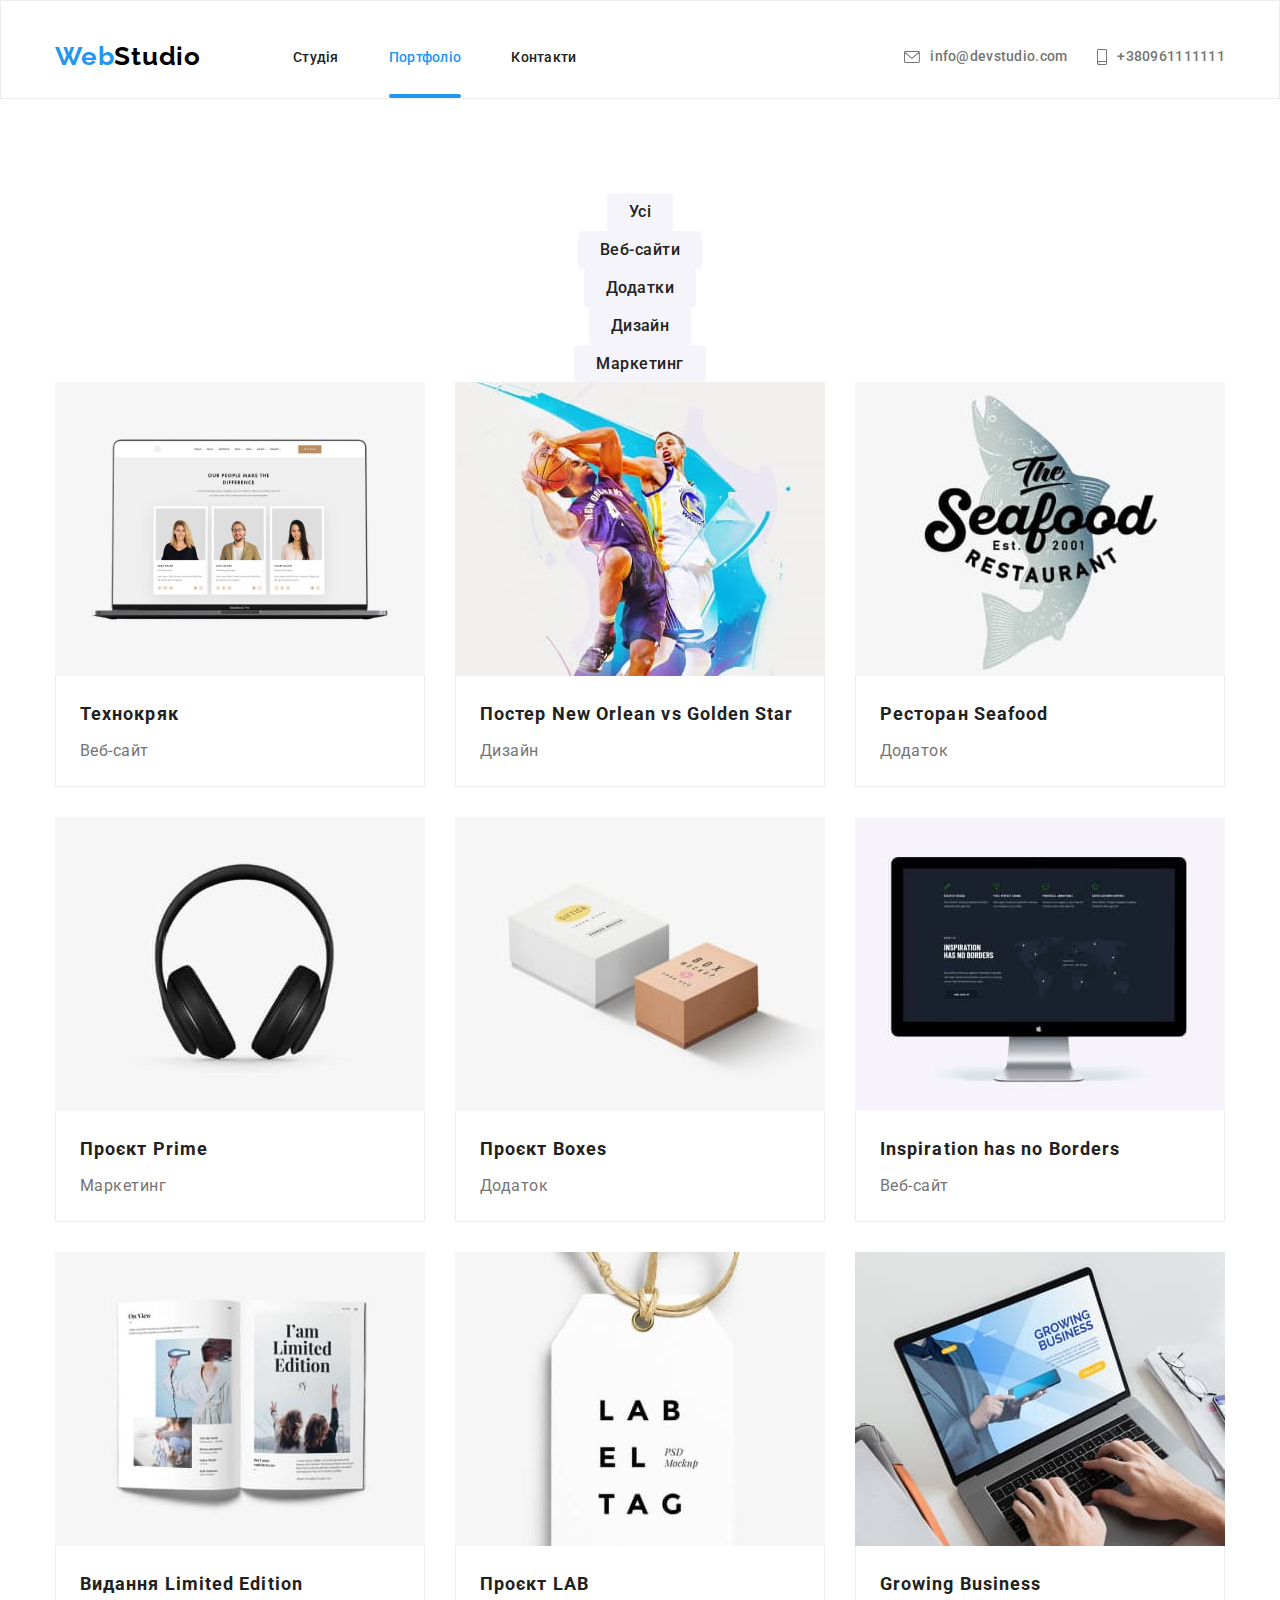
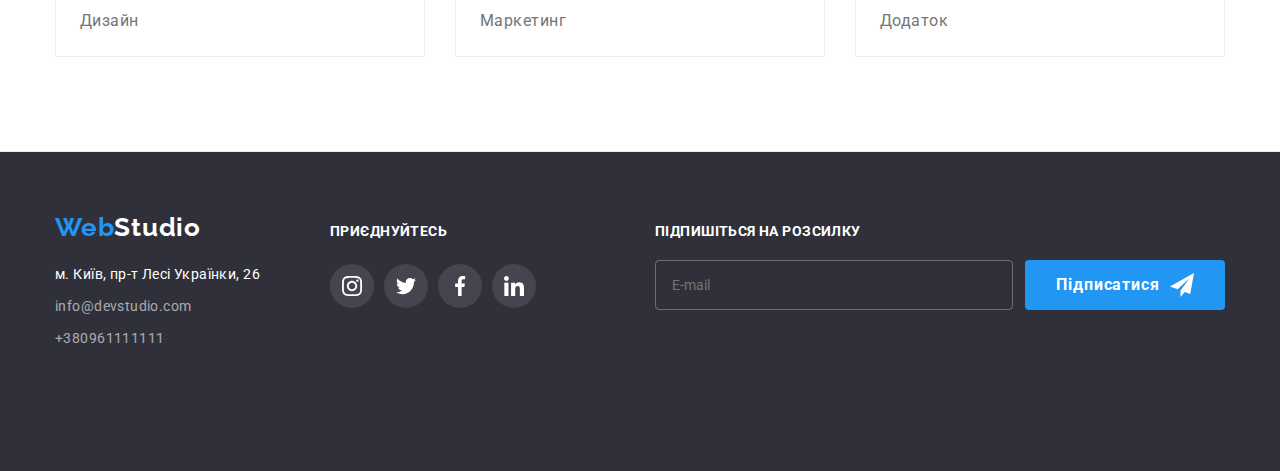
==== commit 1ab83713: "update" ====
--- a/portfolio.html
+++ b/portfolio.html
@@ -75,7 +75,11 @@
             <li class="portfolio__content">
               <a class="portfolio__link link" href="#">
                 <div class="portfolio__wrapper">
-              <img src="./images-portfolio/tehnokriak.jpg" alt="технокряк" width="370">
+                  <picture> <source srcset="./img/project-card-1-desktop.jpg 1x, ./img/project-card-1-desktop@2x.jpg 2x" media="(min-width:1200px)">
+                    <source srcset="./img/project-card-1-tablet.jpg 1x, ./img/project-ca" media="(min-width:768px)">
+                    <source srcset="./img/project-card-1-mobile.jpg 1x, ./img/project-card-1-mobile@2x.jpg 2x" media="(max-width: 767px)">
+              <img src="./images-portfolio/tehnokriak.jpg" alt="технокряк">
+                  </picture>
               <p class="portfolio__overlay">Ресурс пропонує комплексні пропозиції з різним рівнем функціоналу та сервісів. Все це дозволить відвідувачу отримати вичерпні відомості про компанію чи приватну особу.</p>
             </div>
               <div class="portfolio__border_line">
--- a/CSS/main.min.css
+++ b/CSS/main.min.css
@@ -1 +1 @@
-:root{--primary-font:"Roboto",sans-serif;--secondary-font:"Raleway",sans-serif;--first-logo-text-color:#000000;--primary-text-color-theme-light:#212121;--secondary-text-color-theme-light:#757575;--primary-text-color-theme-dark:#FFFFFF;--secondary-text-color-theme-dark:rgba(255, 255, 255, 0.6);--primary-background-color:#FFFFFF;--secondary-background-color:#2F303A;--accent-color:#2196F3;--team-buttons-background-color:#F5F4FA;--border-color-line:#ECECEC;--border-color-line-card:#EEEEEE;--primary-color-icons:#AFB1B8;--secondary-color-icons:#FFFFFF;--color-nav-icon:#757575;--color-icon-modal:#212121;--transition-dur-and-func:250ms cubic-bezier(0.4, 0, 0.2, 1)}.visually-hidden{position:absolute;white-space:nowrap;width:1px;height:1px;overflow:hidden;border:0;padding:0;clip:rect(0 0 0 0);clip-path:inset(50%);margin:-1px}body{font-family:var(--primary-font);font-size:14px;letter-spacing:.03em;color:var(--primary-text-color-theme-light);background-color:var(--primary-background-color)}.list{list-style:none;padding-left:0;margin:0}.link{text-decoration:none}img{display:block;max-width:100%;height:auto}address{font-style:normal;margin-top:20px}button{display:block;margin:0 auto;cursor:pointer;border:none;border-radius:4px}h1,h2,h3,p{margin-top:0;margin-bottom:0}ul{margin-top:0;margin-bottom:0;padding-left:0}*{box-sizing:border-box}section{padding-top:94px;padding-bottom:94px}.container{padding-left:15px;padding-right:15px}@media screen and (min-width: 480px){.container{width:480px;margin-left:auto;margin-right:auto}}@media screen and (min-width: 768px){.container{width:768px}}@media screen and (min-width: 1200px){.container{width:1200px}}.page_nav__logo_first{font-family:"Raleway",sans-serif;font-weight:700;font-size:26px;line-height:1.19;letter-spacing:.03em;color:var(--first-logo-text-color);text-decoration:none}.logo__item_web{color:var(--accent-color)}.footer__logo_second{font-family:"Raleway",sans-serif;font-weight:700;font-size:26px;line-height:1.19;letter-spacing:.03em;color:var(--accent-color);color:var(--primary-text-color-theme-dark);text-decoration:none}@media screen and (max-width: 767px){.mobile_menu{position:fixed;top:0;left:0;z-index:100;width:100%;height:100%;opacity:0;visibility:hidden;pointer-events:none;background-color:var(--primary-background-color);box-shadow:0px 4px 8px rgba(0,0,0,.04),0px 2px 4px rgba(0,0,0,.08),0px 1px 3px rgba(0,0,0,.16);transition:opacity var(--transition-dur-and-func),visibility var(--transition-dur-and-func)}.mobile_menu.is-open{opacity:1;visibility:visible;pointer-events:auto}.open_mobile_menu_btn{border:none;background-color:rgba(0,0,0,0);padding:0px;height:40px;line-height:0;margin:0px 0px;top:10px;right:15px}.open_mobile_menu_btn__icon{width:40px;height:40px}.mobile_menu__conainer{position:relative;padding-left:40px;padding-top:40px;padding-bottom:48px;display:flex;flex-direction:column;width:100%;height:100%}.mobile_menu__close-btn{position:absolute;top:10px;right:15px;display:flex;align-items:center;justify-content:center;background-color:rgba(0,0,0,0);border:none;padding:0px}.mobile_menu__close-icon{width:40px;height:40px;transition:fill var(--transition-dur-and-func)}.mobile_menu__close-icon:focus,.mobile_menu__close-icon:hover{fill:var(--accent-color)}.mobile_menu__link{font-weight:500;font-size:40px;line-height:1.17;letter-spacing:.02em;color:var(--primary-text-color-theme-light);transition:color var(--transition-dur-and-func);position:relative}.mobile_menu__link:hover,.mobile_menu__link:focus{color:var(--accent-color)}.current{color:var(--accent-color)}.mobile_menu__item{margin-bottom:32px}}.mobile_menu_contacts{margin-top:auto}.mobile_menu_social__list{display:flex;gap:10px;margin-top:auto}.mobile_menu_social__link{font-weight:500;font-size:18px;line-height:22px;letter-spacing:.02em;color:var(--accent-color);padding-right:10px;border-right:1px solid rgba(33,33,33,.2);transform:rotate(90deg)}#last_link{border:none}.mobile_menu_contacts__tel{font-weight:500;font-size:34px;line-height:40px;letter-spacing:.02em;color:var(--accent-color)}.mobile_menu_contacts__mail{font-style:normal;font-weight:500;font-size:24px;line-height:28px;letter-spacing:.02em;color:var(--secondary-text-color-theme-light)}@media screen and (min-width: 768px){.mobile_menu{display:none}.open_mobile_menu_btn{display:none}}.backdrop{position:fixed;width:100%;height:100%;left:0;top:0;transition:opacity 500ms ease,visibility 500ms ease;background-color:rgba(0,0,0,.2)}.backdrop.is-hidden{visibility:hidden;opacity:0;pointer-events:none}.modal{position:absolute;top:50%;left:50%;padding:40px;width:100%;transform:translate(-50%, -50%);background:#fff;box-shadow:0px 1px 3px rgba(0,0,0,.12),0px 1px 1px rgba(0,0,0,.14),0px 2px 1px rgba(0,0,0,.2);border-radius:4px}.modal-close-btn{position:absolute;top:8px;right:8px;display:flex;align-items:center;justify-content:center;width:30px;height:30px;background:#fff;border:1px solid rgba(0,0,0,.1);border-radius:50%;padding:0}.modal-close-icon{transition:fill var(--transition-dur-and-func)}.modal-close-icon:focus,.modal-close-icon:hover{fill:var(--accent-color)}@media screen and (max-width: 767px){.modal{max-width:450px}}@media screen and (min-width: 768px){.modal{width:450px}}@media screen and (min-width: 1200px){.modal{width:528px}}.modal_form_title{letter-spacing:.03em;text-align:center;color:var(--primary-text-color-theme-light);margin-bottom:12px}.modal_form{display:flex;flex-direction:column}.modal_form_field{margin-bottom:10px}.modal_form_input{width:100%;height:40px;border:1px solid rgba(33,33,33,.2);border-radius:4px;padding-left:42px;cursor:pointer;transition:border-color var(--transition-dur-and-func)}.modal_form_input:focus,.modal_form_input:hover{outline:none;border-color:var(--accent-color)}.modal_form_message{width:100%;height:120px;border:1px solid rgba(33,33,33,.2);border-radius:4px;padding:12px 16px;resize:none;transition:border-color var(--transition-dur-and-func);display:block}.modal_form_message::placeholder{color:rgba(117,117,117,.5)}.modal_form_message:focus,.modal_form_message:hover{outline:none;border-color:var(--accent-color)}.modal_form_fild_desk{display:block;font-size:12px;line-height:1.17;letter-spacing:.01em;color:var(--secondary-text-color-theme-light);margin-bottom:4px}.modal_icon{position:absolute;width:18px;height:18px;top:50%;left:12px;transform:translateY(-50%);fill:var(--color-icon-modal);transition:fill var(--transition-dur-and-func)}.modal_form_input:focus+.modal_icon,.modal_form_input:hover+.modal_icon{fill:var(--accent-color)}.modal_form_input_wrapper{position:relative;display:block}.modal_form_check{appearance:none;position:absolute;transition:box-shadow var(--transition-dur-and-func)}.modal_form_icon_check{width:16px;height:15px;cursor:pointer;fill:var(--accent-color);border:2px solid var(--color-icon-modal);border-radius:3px}.modal_form_check:focus+.modal_form_icon_check{box-shadow:0px 1px 3px rgba(0,0,0,.12),0px 1px 1px rgba(0,0,0,.14),0px 2px 1px rgba(0,0,0,.2)}.modal_form_check:checked+.modal_form_icon_check{background-color:var(--accent-color);border-color:var(--accent-color)}.modal_form_check_field{display:flex;justify-content:center;align-items:center;margin-top:20px}.icon_checkbox{display:none;fill:var(--accent-color)}.modal_form_check:checked+.modal_form_icon_check .icon_checkbox{display:block}.modal_text_checkbox{font-weight:400;font-size:12px;line-height:1.16;color:var(--secondary-text-color-theme-light);margin-left:7px}.link_modal_checkbox{color:var(--accent-color);letter-spacing:.03em;font-weight:400}.modal_form_submit{font-weight:700;font-size:16px;line-height:1.88;letter-spacing:.06em;align-items:center;text-align:center;background-color:var(--accent-color);color:var(--primary-text-color-theme-dark);border-radius:4px;min-width:216px;padding:10px 52px;margin-top:30px;transition:background-color var(--transition-dur-and-func),box-shadow var(--transition-dur-and-func)}.modal_form_submit:hover,.modal_form_submit:focus{background:#188ce8;box-shadow:0px 4px 4px rgba(0,0,0,.15)}@media screen and (max-width: 767px){.modal_form_title{font-weight:700;font-size:20px;line-height:1.5}}@media screen and (min-width: 768px){.modal_form_title{font-weight:700;font-size:20px;line-height:1.5}}@media screen and (min-width: 1200px){.modal_form_title{font-weight:700;font-size:20px;line-height:1.15}.modal_text_checkbox{font-weight:400;font-size:14px;line-height:1.71}}.menu{display:none}.contacts_header{display:none}.header__container{display:flex;align-items:center;justify-content:space-between}.header{padding-top:16px;padding-bottom:16px}@media screen and (min-width: 768px){.page_nav{display:flex}.page_nav__logo_first{margin-right:87px;padding-top:26px}.menu{display:flex;column-gap:50px;padding-top:32px;padding-bottom:32px}.menu__link{font-weight:500;font-size:14px;line-height:1.14;letter-spacing:.02em;color:var(--primary-text-color-theme-light);transition:color var(--transition-dur-and-func);position:relative;padding-top:32px;padding-bottom:32px}.menu__link:hover,.menu__link:focus{color:var(--accent-color)}.contacts_header{display:flex;flex-direction:column;gap:10px;margin-left:auto;padding-top:32px;padding-bottom:32px}.contacts_header__link{font-weight:500;font-size:14px;line-height:1.14;letter-spacing:.02em;color:var(--secondary-text-color-theme-light);display:flex;align-items:center;transition:color var(--transition-dur-and-func)}.contacts_header__link:hover,.contacts_header__link:focus{color:var(--accent-color)}.current{color:var(--accent-color)}.current::after{content:"";position:absolute;display:block;bottom:-2px;left:0;width:100%;height:4px;background-color:var(--accent-color);border-radius:2px}.contacts_header__icon{margin-right:10px;fill:currentColor}}@media screen and (min-width: 1200px){.header__container{justify-content:flex-start}.contacts_header{display:flex;flex-direction:row;gap:30px}.page_nav__logo_first{margin-right:92px;padding-top:24px}}.hero{background-color:var(--secondary-background-color);text-align:center;background-size:cover;background-repeat:no-repeat;margin:0 auto;width:100%}.hero__title{letter-spacing:.06em;text-align:center;text-transform:uppercase;color:var(--primary-text-color-theme-dark);margin:0 auto;font-weight:900;font-size:26px;line-height:1.62;width:360px}.hero__button{font-weight:700;font-size:16px;line-height:1.88;letter-spacing:.06em;align-items:center;text-align:center;background-color:var(--accent-color);color:var(--primary-text-color-theme-dark);min-width:200px;border-radius:4px;padding:10px 32px;margin-top:30px;transition:background-color var(--transition-dur-and-func)}.hero__button:hover,.hero__button:focus{background:#188ce8;box-shadow:0px 4px 4px rgba(0,0,0,.15)}@media screen and (max-width: 767px){.hero{max-width:480px;height:400px;padding-top:118px;padding-bottom:118px;background-image:linear-gradient(rgba(47, 48, 58, 0.4), rgba(47, 48, 58, 0.4)),url("../../img/background-mobile.jpg")}}@media screen and (min-width: 768px){.hero{background-image:linear-gradient(rgba(47, 48, 58, 0.4), rgba(47, 48, 58, 0.4)),url("../../img/background-mobile@2x.jpg");padding-top:118px;padding-bottom:118px}}@media screen and (min-width: 1200px){.hero{background-image:linear-gradient(rgba(47, 48, 58, 0.4), rgba(47, 48, 58, 0.4)),url("../../img/background-mobile@2x.jpg");max-width:1600px;height:600px;padding-top:200px;padding-bottom:200px}.hero__title{font-weight:900;font-size:44px;line-height:1.36;width:696px}}.about__list{display:flex;flex-direction:column}.about__title{font-weight:700;font-size:14px;line-height:1.14;letter-spacing:.03em;text-transform:uppercase;color:var(--primary-text-color-theme-light);margin-top:30px;margin-bottom:10px}.about__text{font-style:normal;font-weight:400;font-size:14px;line-height:1.71;letter-spacing:.03em;color:var(--secondary-text-color-theme-light)}.about__background{background-color:#f5f4fa;border-radius:4px}@media screen and (max-width: 767px){.about__icon{margin:25px 190px}.about__background{background-color:#f5f4fa;border-radius:4px}}@media screen and (min-width: 768px){.about__icon{margin:25px 142px}}@media screen and (min-width: 1200px){.about__icon{margin:25px 100px}}@media screen and (max-width: 767px){.page_tasks{display:none}}@media screen and (min-width: 768px){.page_tasks{display:none}}@media screen and (min-width: 1200px){.page_tasks{padding-top:0;display:block}.tasks__title{font-weight:700;font-size:36px;line-height:1.17;letter-spacing:.03em;font-style:normal;text-align:center;color:var(--primary-text-color-theme-light);margin-bottom:50px}.tasks_list{display:flex;column-gap:30px}.tasks_list__overlay{position:absolute;width:370px;height:70px;bottom:0px;left:0;font-weight:700;line-height:1.14;text-transform:uppercase;background:rgba(47,48,58,.8);color:var(--primary-text-color-theme-dark);display:flex;justify-content:center;align-items:center}.tasks_list__item{position:relative}}.page_team{background-color:var(--team-buttons-background-color)}.team__title{font-weight:700;font-size:36px;line-height:1.17;letter-spacing:.03em;font-style:normal;text-align:center;color:var(--primary-text-color-theme-light);margin-bottom:50px}.team_list__content{width:270px;background-color:var(--primary-background-color);box-shadow:0px 1px 3px rgba(0,0,0,.12),0px 1px 1px rgba(0,0,0,.14),0px 2px 1px rgba(0,0,0,.2);border-radius:0px 0px 4px 4px}.team_list__text{padding:30px 0}.team_list__subtitle{font-style:normal;font-weight:500;font-size:16px;line-height:1.19;text-align:center;letter-spacing:.03em;margin-bottom:10px}.team_list__item{font-weight:400;font-size:16px;line-height:1.19;letter-spacing:.03em;font-style:normal;text-align:center;color:var(--secondary-text-color-theme-light)}.social_list{display:flex;justify-content:center;column-gap:10px;margin-top:16px}.social_list__link{display:flex;justify-content:center;align-items:center;width:44px;height:44px;border-radius:50%;color:var(--primary-color-icons);transition:background-color var(--transition-dur-and-func),color var(--transition-dur-and-func)}.social_list__link:hover,.social_list__link:focus{background-color:var(--accent-color);color:var(--primary-background-color)}.social_list__icon{width:20px;height:20px;fill:currentColor;transition:fill var(--transition-dur-and-func)}.social_list__link:hover .social_list__icon,.social_list__link:focus .social_list__icon{fill:var(--secondary-color-icons)}@media screen and (max-width: 767px){.team_list{display:flex;flex-direction:column;margin-top:50px;row-gap:30px}}@media screen and (min-width: 768px){.team_list{display:flex;column-gap:30px;flex-wrap:wrap;row-gap:30px}}@media screen and (min-width: 1200px){.team_list{display:flex;column-gap:30px;flex-direction:row}}.clients__title{font-style:normal;font-weight:700;font-size:36px;line-height:1.17;text-align:center;letter-spacing:.03em;color:var(--primary-text-color-theme-light)}.clients__list{margin-top:50px;display:flex;column-gap:30px}.clients__logo{width:106px;height:60px;fill:currentColor}.clients__link{border-radius:4px;display:flex;align-items:center;justify-content:center;width:170px;height:92px;border:1px solid #afb1b8;color:var(--primary-color-icons);transition:color var(--transition-dur-and-func),border-color var(--transition-dur-and-func)}.clients__link:hover,.clients__link:focus{border-color:var(--accent-color);color:var(--accent-color)}@media screen and (max-width: 767px){.clients__list{margin-top:50px;display:flex;flex-wrap:wrap;gap:30px}}@media screen and (min-width: 768px){.clients__list{margin-top:50px;display:flex;flex-wrap:wrap;gap:30px}}@media screen and (min-width: 1200px){.clients__list{margin-top:50px;display:flex;column-gap:30px}}@media screen and (max-width: 767px){.page_footer{background-color:var(--secondary-background-color);padding:60px 0px}.footer_social__link{display:flex;justify-content:center;align-items:center;width:44px;height:44px;border-radius:50%;background:rgba(255,255,255,.1);transition:background-color var(--transition-dur-and-func)}.footer_social__link:hover,.footer_social__link:focus{background-color:var(--accent-color)}.footer_social__title{font-weight:700;font-size:14px;line-height:1.71;letter-spacing:.03em;text-transform:uppercase;color:var(--primary-text-color-theme-dark);margin-bottom:20px}.footer_social__icon{width:20px;height:20px;fill:var(--secondary-color-icons);transition:fill var(--transition-dur-and-func)}.footer_social__link:hover .footer_social__icon,.footer_social__link:focus .footer_social__icon{fill:var(--secondary-color-icons)}.footer{display:flex;flex-direction:column}.footer_social__list{display:flex;column-gap:10px}.footer_social{margin-left:70px}}.page_header{border-bottom:1px solid var(--border-color-line)}.portfolio__button{font-weight:500;font-size:16px;line-height:1.62;text-align:center;letter-spacing:.03em;background:var(--team-buttons-background-color);color:var(--primary-text-color-theme-light);border-radius:4px;padding:6px 22px;transition:background-color var(--transition-dur-and-func),color var(--transition-dur-and-func),box-shadow var(--transition-dur-and-func)}.portfolio__button:hover,.portfolio__button:focus{background-color:var(--accent-color);color:var(--primary-text-color-theme-dark);box-shadow:0px 3px 1px rgba(0,0,0,.1),0px 1px 2px rgba(0,0,0,.08),0px 2px 2px rgba(0,0,0,.12)}.portfolio__services{display:flex;column-gap:30px;flex-wrap:wrap;row-gap:30px}.portfolio__border_line{border:1px solid var(--border-color-line-card);border-top:none;padding:20px 24px}.portfolio__title{font-weight:700;font-size:18px;line-height:2;letter-spacing:.06em;color:var(--primary-text-color-theme-light);margin-bottom:4px}.portfolio__subtitle{font-weight:400;font-size:16px;line-height:1.87;letter-spacing:.03em;color:var(--secondary-text-color-theme-light)}.portfolio__link{display:block;position:relative}.portfolio__link:hover,.portfolio__link:focus{box-shadow:0px 1px 1px rgba(0,0,0,.12),0px 4px 4px rgba(0,0,0,.06),1px 4px 6px rgba(0,0,0,.16)}.portfolio__wrapper{position:relative;overflow:hidden}.portfolio__overlay{width:100%;height:100%;font-weight:400;font-size:18px;line-height:1.55;letter-spacing:.03em;position:absolute;top:0;left:0;background-color:rgba(33,150,243,.9);color:var(--primary-text-color-theme-dark);padding:63px 24px;transform:translateY(100%);transition:transform 250ms cubic-bezier(0.4, 0, 0.2, 1)}.portfolio__link:hover .portfolio__overlay,.portfolio__link:focus .portfolio__overlay{transform:translateY(0%)}@media screen and (max-width: 767px){.portfolio__list{display:flex;flex-wrap:wrap}}/*# sourceMappingURL=main.min.css.map */+:root{--primary-font:"Roboto",sans-serif;--secondary-font:"Raleway",sans-serif;--first-logo-text-color:#000000;--primary-text-color-theme-light:#212121;--secondary-text-color-theme-light:#757575;--primary-text-color-theme-dark:#FFFFFF;--secondary-text-color-theme-dark:rgba(255, 255, 255, 0.6);--primary-background-color:#FFFFFF;--secondary-background-color:#2F303A;--accent-color:#2196F3;--team-buttons-background-color:#F5F4FA;--border-color-line:#ECECEC;--border-color-line-card:#EEEEEE;--primary-color-icons:#AFB1B8;--secondary-color-icons:#FFFFFF;--color-nav-icon:#757575;--color-icon-modal:#212121;--transition-dur-and-func:250ms cubic-bezier(0.4, 0, 0.2, 1)}.visually-hidden{position:absolute;white-space:nowrap;width:1px;height:1px;overflow:hidden;border:0;padding:0;clip:rect(0 0 0 0);clip-path:inset(50%);margin:-1px}body{font-family:var(--primary-font);font-size:14px;letter-spacing:.03em;color:var(--primary-text-color-theme-light);background-color:var(--primary-background-color)}.list{list-style:none;padding-left:0;margin:0}.link{text-decoration:none}img{display:block;max-width:100%;height:auto}address{font-style:normal;margin-top:20px}button{display:block;margin:0 auto;cursor:pointer;border:none;border-radius:4px}h1,h2,h3,p{margin-top:0;margin-bottom:0}ul{margin-top:0;margin-bottom:0;padding-left:0}*{box-sizing:border-box}@media screen and (max-width: 767px){section{padding-top:60px;padding-bottom:60px}}@media screen and (min-width: 768px){section{padding-top:60px;padding-bottom:60px}}@media screen and (min-width: 1200px){section{padding-top:94px;padding-bottom:94px}}.container{padding-left:15px;padding-right:15px}@media screen and (min-width: 480px){.container{width:480px;margin-left:auto;margin-right:auto}}@media screen and (min-width: 768px){.container{width:768px}}@media screen and (min-width: 1200px){.container{width:1200px}}.page_nav__logo_first{font-family:"Raleway",sans-serif;font-weight:700;font-size:26px;line-height:1.19;letter-spacing:.03em;color:var(--first-logo-text-color);text-decoration:none}.logo__item_web{color:var(--accent-color)}.footer__logo_second{font-family:"Raleway",sans-serif;font-weight:700;font-size:26px;line-height:1.19;letter-spacing:.03em;color:var(--accent-color);color:var(--primary-text-color-theme-dark);text-decoration:none}@media screen and (max-width: 767px){.mobile_menu{position:fixed;top:0;left:0;z-index:100;width:100%;height:100%;opacity:0;visibility:hidden;pointer-events:none;background-color:var(--primary-background-color);box-shadow:0px 4px 8px rgba(0,0,0,.04),0px 2px 4px rgba(0,0,0,.08),0px 1px 3px rgba(0,0,0,.16);transition:opacity var(--transition-dur-and-func),visibility var(--transition-dur-and-func)}.mobile_menu_contacts__item{margin-bottom:32px}.mobile_menu.is-open{opacity:1;visibility:visible;pointer-events:auto}.open_mobile_menu_btn{border:none;background-color:rgba(0,0,0,0);padding:0px;height:40px;line-height:0;margin:0px 0px;top:10px;right:15px}.open_mobile_menu_btn__icon{width:40px;height:40px}.mobile_menu__container{position:relative;padding-left:40px;padding-top:48px;padding-bottom:48px;display:flex;flex-direction:column;height:100%;justify-content:space-between}.mobile_menu__close-btn{position:absolute;top:10px;right:15px;display:flex;align-items:center;justify-content:center;background-color:rgba(0,0,0,0);border:none;padding:0px}.mobile_menu__close-icon{width:40px;height:40px;transition:fill var(--transition-dur-and-func)}.mobile_menu__close-icon:focus,.mobile_menu__close-icon:hover{fill:var(--accent-color)}.mobile_menu__link{font-weight:500;font-size:40px;line-height:1.17;letter-spacing:.02em;color:var(--primary-text-color-theme-light);transition:color var(--transition-dur-and-func);position:relative}.mobile_menu__link:hover,.mobile_menu__link:focus{color:var(--accent-color)}.current{color:var(--accent-color)}.mobile_menu__item{margin-bottom:32px}}.mobile_menu_social__list{display:flex;flex-wrap:wrap;gap:10px;margin-top:64px}.mobile_menu_social__link{font-weight:500;font-size:18px;line-height:22px;letter-spacing:.02em;color:var(--accent-color);padding-right:10px;border-right:1px solid rgba(33,33,33,.2);transform:rotate(90deg)}#last_link{border:none}.mobile_menu_contacts__tel{font-weight:500;font-size:34px;line-height:40px;letter-spacing:.02em;color:var(--accent-color)}.mobile_menu_contacts__mail{font-style:normal;font-weight:500;font-size:24px;line-height:28px;letter-spacing:.02em;color:var(--secondary-text-color-theme-light)}@media screen and (min-width: 768px){.mobile_menu{display:none}.open_mobile_menu_btn{display:none}}.backdrop{position:fixed;width:100%;height:100%;left:0;top:0;transition:opacity 500ms ease,visibility 500ms ease;background-color:rgba(0,0,0,.2)}.backdrop.is-hidden{visibility:hidden;opacity:0;pointer-events:none}.modal{position:absolute;top:50%;left:50%;padding:40px;width:100%;transform:translate(-50%, -50%);background:#fff;box-shadow:0px 1px 3px rgba(0,0,0,.12),0px 1px 1px rgba(0,0,0,.14),0px 2px 1px rgba(0,0,0,.2);border-radius:4px}.modal-close-btn{position:absolute;top:8px;right:8px;display:flex;align-items:center;justify-content:center;width:30px;height:30px;background:#fff;border:1px solid rgba(0,0,0,.1);border-radius:50%;padding:0}.modal-close-icon{transition:fill var(--transition-dur-and-func)}.modal-close-icon:focus,.modal-close-icon:hover{fill:var(--accent-color)}@media screen and (max-width: 767px){.modal{max-width:450px}}@media screen and (min-width: 768px){.modal{width:450px}}@media screen and (min-width: 1200px){.modal{width:528px}}.modal_form_title{letter-spacing:.03em;text-align:center;color:var(--primary-text-color-theme-light);margin-bottom:12px}.modal_form{display:flex;flex-direction:column}.modal_form_field{margin-bottom:10px}.modal_form_input{width:100%;height:40px;border:1px solid rgba(33,33,33,.2);border-radius:4px;padding-left:42px;cursor:pointer;transition:border-color var(--transition-dur-and-func)}.modal_form_input:focus,.modal_form_input:hover{outline:none;border-color:var(--accent-color)}.modal_form_message{width:100%;height:120px;border:1px solid rgba(33,33,33,.2);border-radius:4px;padding:12px 16px;resize:none;transition:border-color var(--transition-dur-and-func);display:block}.modal_form_message::placeholder{color:rgba(117,117,117,.5)}.modal_form_message:focus,.modal_form_message:hover{outline:none;border-color:var(--accent-color)}.modal_form_fild_desk{display:block;font-size:12px;line-height:1.17;letter-spacing:.01em;color:var(--secondary-text-color-theme-light);margin-bottom:4px}.modal_icon{position:absolute;width:18px;height:18px;top:50%;left:12px;transform:translateY(-50%);fill:var(--color-icon-modal);transition:fill var(--transition-dur-and-func)}.modal_form_input:focus+.modal_icon,.modal_form_input:hover+.modal_icon{fill:var(--accent-color)}.modal_form_input_wrapper{position:relative;display:block}.modal_form_check{appearance:none;position:absolute;transition:box-shadow var(--transition-dur-and-func)}.modal_form_icon_check{width:16px;height:15px;cursor:pointer;fill:var(--accent-color);border:2px solid var(--color-icon-modal);border-radius:3px}.modal_form_check:focus+.modal_form_icon_check{box-shadow:0px 1px 3px rgba(0,0,0,.12),0px 1px 1px rgba(0,0,0,.14),0px 2px 1px rgba(0,0,0,.2)}.modal_form_check:checked+.modal_form_icon_check{background-color:var(--accent-color);border-color:var(--accent-color)}.modal_form_check_field{display:flex;justify-content:center;align-items:center;margin-top:20px}.icon_checkbox{display:none;fill:var(--accent-color)}.modal_form_check:checked+.modal_form_icon_check .icon_checkbox{display:block}.modal_text_checkbox{font-weight:400;font-size:12px;line-height:1.16;color:var(--secondary-text-color-theme-light);margin-left:7px}.link_modal_checkbox{color:var(--accent-color);letter-spacing:.03em;font-weight:400}.modal_form_submit{font-weight:700;font-size:16px;line-height:1.88;letter-spacing:.06em;align-items:center;text-align:center;background-color:var(--accent-color);color:var(--primary-text-color-theme-dark);border-radius:4px;min-width:216px;padding:10px 52px;margin-top:30px;transition:background-color var(--transition-dur-and-func),box-shadow var(--transition-dur-and-func)}.modal_form_submit:hover,.modal_form_submit:focus{background:#188ce8;box-shadow:0px 4px 4px rgba(0,0,0,.15)}@media screen and (max-width: 767px){.modal_form_title{font-weight:700;font-size:20px;line-height:1.5}}@media screen and (min-width: 768px){.modal_form_title{font-weight:700;font-size:20px;line-height:1.5}}@media screen and (min-width: 1200px){.modal_form_title{font-weight:700;font-size:20px;line-height:1.15}.modal_text_checkbox{font-weight:400;font-size:14px;line-height:1.71}}.menu{display:none}.contacts_header{display:none}.header__container{display:flex;align-items:center;justify-content:space-between}.header{padding-top:16px;border:1px solid #ececec}@media screen and (min-width: 768px){.page_nav{display:flex}.page_nav__logo_first{margin-right:87px;padding-top:26px}.menu{display:flex;column-gap:50px;padding-top:32px}.menu__link{font-weight:500;font-size:14px;line-height:1.14;letter-spacing:.02em;color:var(--primary-text-color-theme-light);transition:color var(--transition-dur-and-func);position:relative;padding-top:32px;padding-bottom:32px}.menu__link:hover,.menu__link:focus{color:var(--accent-color)}.contacts_header{display:flex;flex-direction:column;gap:10px;margin-left:auto;padding-top:32px;padding-bottom:32px}.contacts_header__link{font-weight:500;font-size:14px;line-height:1.14;letter-spacing:.02em;color:var(--secondary-text-color-theme-light);display:flex;align-items:center;transition:color var(--transition-dur-and-func)}.contacts_header__link:hover,.contacts_header__link:focus{color:var(--accent-color)}.current{color:var(--accent-color)}.current::after{content:"";position:absolute;display:block;bottom:-1px;left:0;width:100%;height:4px;background-color:var(--accent-color);border-radius:2px}.contacts_header__icon{margin-right:10px;fill:currentColor}}@media screen and (min-width: 1200px){.menu{padding-bottom:32px}.header__container{justify-content:flex-start}.contacts_header{display:flex;flex-direction:row;gap:30px}.page_nav__logo_first{margin-right:92px;padding-top:24px}}.current{color:var(--accent-color)}.current::after{content:"";position:absolute;display:block;bottom:-1px;left:0;width:100%;height:4px;background-color:var(--accent-color);border-radius:2px}.hero{background-color:var(--secondary-background-color);text-align:center;background-size:cover;background-repeat:no-repeat;margin:0 auto;width:100%;padding-top:118px;padding-bottom:118px;background-image:linear-gradient(rgba(47, 48, 58, 0.4), rgba(47, 48, 58, 0.4)),url(../img/background-mobile.jpg)}.hero__title{margin:0 auto;font-weight:900;font-size:26px;line-height:1.62;letter-spacing:.06em;text-align:center;text-transform:uppercase;width:360px;margin:0 auto;color:var(--primary-text-color-theme-dark)}.hero__button{font-weight:700;font-size:16px;line-height:1.88;letter-spacing:.06em;align-items:center;text-align:center;background-color:var(--accent-color);color:var(--primary-text-color-theme-dark);min-width:200px;border-radius:4px;margin-top:30px;padding:10px 24px;transition:background-color var(--transition-dur-and-func)}.hero__button:hover,.hero__button:focus{background:#188ce8;box-shadow:0px 4px 4px rgba(0,0,0,.15)}@media screen and (max-width: 767px){.hero{max-width:768px;height:400px}}@media screen and (max-width: 767px)and (min-device-pixel-ratio: 2)and (max-width: 767px),screen and (max-width: 767px)and (min-resolution: 192dpi)and (max-width: 767px),screen and (max-width: 767px)and (min-resolution: 2dppx)and (max-width: 767px){.hero{background-image:linear-gradient(to right, rgba(47, 48, 58, 0.4), rgba(47, 48, 58, 0.4)),url(../img/background-mobile@2x.jpg)}}@media screen and (min-width: 768px){.hero{background-image:linear-gradient(rgba(47, 48, 58, 0.4), rgba(47, 48, 58, 0.4)),url(../img/background-1-tablet.jpg);max-width:1200px}}@media screen and (min-width: 768px)and (min-device-pixel-ratio: 2)and (min-width: 768px),screen and (min-width: 768px)and (min-resolution: 192dpi)and (min-width: 768px),screen and (min-width: 768px)and (min-resolution: 2dppx)and (min-width: 768px){.hero{background-image:linear-gradient(to right, rgba(47, 48, 58, 0.4), rgba(47, 48, 58, 0.4)),url(../img/background-1-tablet@2x.jpg)}}@media screen and (min-width: 1200px){.hero{background-image:linear-gradient(rgba(47, 48, 58, 0.4), rgba(47, 48, 58, 0.4)),url(../img/background-1-desktop@2x.jpg);max-width:1600px;padding-top:200px;padding-bottom:200px}}@media screen and (min-width: 1200px)and (min-device-pixel-ratio: 2)and (min-width: 768px),screen and (min-width: 1200px)and (min-resolution: 192dpi)and (min-width: 768px),screen and (min-width: 1200px)and (min-resolution: 2dppx)and (min-width: 768px){.hero{background-image:linear-gradient(to right, rgba(47, 48, 58, 0.4), rgba(47, 48, 58, 0.4)),url(../img/background-1-desktop@2x.jpg)}.hero__title{font-weight:900;font-size:44px;line-height:1.36;width:696px}.hero__button{padding:10px 32px}}.about__title{font-weight:700;font-size:14px;line-height:1.14;letter-spacing:.03em;text-transform:uppercase;color:var(--primary-text-color-theme-light);margin-top:30px;margin-bottom:10px;text-align:center}.about__text{font-style:normal;font-weight:400;font-size:14px;line-height:1.71;letter-spacing:.03em;color:var(--secondary-text-color-theme-light)}.about__list{display:flex;align-items:flex-start;gap:30px}.about__background{background-color:#f5f4fa;border-radius:4px;margin-bottom:30px;height:120px;display:flex;align-items:center;justify-content:center}.about__icon{margin:25px 100px}@media screen and (max-width: 767px){.about__list{display:flex;flex-direction:column}}@media screen and (min-width: 768px){.about__list{flex-wrap:wrap}.about__card{flex-basis:calc((100% - 30px)/2)}.about__title{text-align:left}}@media screen and (min-width: 1200px){.about__card{flex-basis:calc((100% - 90px)/4)}}@media screen and (max-width: 767px){.page_tasks{display:none}}@media screen and (min-width: 768px){.page_tasks{display:none}}@media screen and (min-width: 1200px){.page_tasks{padding-top:0;display:block}.tasks__title{font-weight:700;font-size:36px;line-height:1.17;letter-spacing:.03em;font-style:normal;text-align:center;color:var(--primary-text-color-theme-light);margin-bottom:50px}.tasks_list{display:flex;column-gap:30px}.tasks_list__overlay{position:absolute;width:370px;height:70px;bottom:0px;left:0;font-weight:700;line-height:1.14;text-transform:uppercase;background:rgba(47,48,58,.8);color:var(--primary-text-color-theme-dark);display:flex;justify-content:center;align-items:center}.tasks_list__item{position:relative}}.page_team{background-color:var(--team-buttons-background-color)}.img{display:block;max-width:100%;height:auto}.team__title{font-weight:700;font-size:28px;line-height:1.18;letter-spacing:.03em;font-style:normal;text-align:center;color:var(--primary-text-color-theme-light);margin-bottom:50px}.team_list__content{background-color:var(--primary-background-color);box-shadow:0px 1px 3px rgba(0,0,0,.12),0px 1px 1px rgba(0,0,0,.14),0px 2px 1px rgba(0,0,0,.2);border-radius:0px 0px 4px 4px}.team_list__text{padding:30px 0}.team_list__subtitle{font-style:normal;font-weight:500;font-size:16px;line-height:1.19;text-align:center;letter-spacing:.03em;margin-bottom:10px}.team_list__item{font-weight:400;font-size:16px;line-height:1.19;letter-spacing:.03em;font-style:normal;text-align:center;color:var(--secondary-text-color-theme-light)}.social_list{display:flex;justify-content:center;column-gap:10px;margin-top:16px}.social_list__link{display:flex;justify-content:center;align-items:center;width:44px;height:44px;border-radius:50%;color:var(--primary-color-icons);transition:background-color var(--transition-dur-and-func),color var(--transition-dur-and-func)}.social_list__link:hover,.social_list__link:focus{background-color:var(--accent-color);color:var(--primary-background-color)}.social_list__icon{width:20px;height:20px;fill:currentColor;transition:fill var(--transition-dur-and-func)}.social_list__link:hover .social_list__icon,.social_list__link:focus .social_list__icon{fill:var(--secondary-color-icons)}@media screen and (max-width: 767px){.team_list{width:100%;display:flex;flex-direction:column;gap:30px;align-items:center}}@media screen and (min-width: 768px){.container{width:768px;margin-left:auto;margin-right:auto}.team_list{display:flex;flex-wrap:wrap;gap:30px}}@media screen and (min-width: 1200px){.team_list{flex-wrap:nowrap}.container{width:1200px;margin-left:auto;margin-right:auto}.team__title{font-weight:700;font-size:36px;line-height:1.17}}.clients__title{font-style:normal;font-weight:700;font-size:28px;line-height:1.18;text-align:center;letter-spacing:.03em;color:var(--primary-text-color-theme-light)}.clients__list{margin-top:50px;display:flex;gap:30px;flex-wrap:wrap}.clients__logo{width:106px;height:60px;fill:currentColor}.clients__link{border-radius:4px;display:flex;align-items:center;justify-content:center;width:210px;height:92px;border:1px solid #afb1b8;color:var(--primary-color-icons);transition:color var(--transition-dur-and-func),border-color var(--transition-dur-and-func)}.clients__link:hover,.clients__link:focus{border-color:var(--accent-color);color:var(--accent-color)}@media screen and (min-width: 1200px){.clients__title{font-weight:700;font-size:36px;line-height:1.17}.clients__link{width:170px}}.page_footer{width:100%;background-color:var(--secondary-background-color);padding:60px 0px}.footer{display:flex;flex-direction:column}.footer__content{display:flex;flex-direction:column;margin-bottom:60px;align-items:center}.footer_address__list{display:flex;flex-direction:column;align-items:center;row-gap:8px}.footer_address__map{font-weight:400;font-size:14px;line-height:1.71;letter-spacing:.03em;color:var(--primary-text-color-theme-dark);transition:color var(--transition-dur-and-func)}.footer_address__map:hover,.footer_address__map:focus{color:var(--accent-color)}.footer_address__mail,.footer_address__tel{font-weight:400;font-size:14px;line-height:1.71;letter-spacing:.03em;font-style:normal;color:var(--secondary-text-color-theme-dark);transition:color var(--transition-dur-and-func)}.footer_address__mail:hover,.footer_address__mail:focus,.footer_address__tel:hover,.footer_address__tel:focus{color:var(--accent-color)}.footer_social__link{display:flex;justify-content:center;align-items:center;width:44px;height:44px;border-radius:50%;background:rgba(255,255,255,.1);transition:background-color var(--transition-dur-and-func)}.footer_social__link:hover,.footer_social__link:focus{background-color:var(--accent-color)}.footer_social__title{font-weight:700;font-size:14px;line-height:1.71;letter-spacing:.03em;text-transform:uppercase;text-align:center;color:var(--primary-text-color-theme-dark);margin-bottom:20px}.footer_social__item{display:flex;column-gap:10px;margin-bottom:60px}.footer_social__icon{width:20px;height:20px;fill:var(--secondary-color-icons);transition:fill var(--transition-dur-and-func)}.footer_social__link:hover .footer_social__icon,.footer_social__link:focus .footer_social__icon{fill:var(--secondary-color-icons)}.footer_social__list{display:flex;column-gap:10px;align-items:center;justify-content:center}.footer_subscription__title{font-weight:700;font-size:14px;line-height:1.14;letter-spacing:.03em;text-transform:uppercase;text-align:center;color:var(--primary-text-color-theme-dark);margin-bottom:20px}.footer_subscription__mail{width:450px;height:50px;border:1px solid rgba(255,255,255,.3);border-radius:4px;background:none;color:rgba(255,255,255,.6);outline:none;padding-left:16px;transition:border var(--transition-dur-and-func),box-shadow var(--transition-dur-and-func)}.footer_subscription__mail:focus{border:1px solid rgba(255,255,255,.3);box-shadow:0px 4px 4px rgba(0,0,0,.15);border-radius:4px}.footer_subscription__button{font-weight:700;font-size:16px;line-height:1.88;letter-spacing:.06em;color:var(--primary-text-color-theme-dark);background-color:var(--accent-color);align-items:center;display:flex;justify-content:center;min-width:200px;padding:10px 28px;margin-top:20px;transition:background-color var(--transition-dur-and-func),color var(--transition-dur-and-func)}.footer_subscription__button:hover,.footer_subscription__button:focus{background:#188ce8;box-shadow:0px 4px 4px rgba(0,0,0,.15);border-radius:4px;color:var(--primary-text-color-theme-dark)}.footer_subscription__icon{fill:var(--secondary-color-icons);margin-left:10px}@media screen and (max-width: 767px){.footer_subscription__mail{width:100%}}@media screen and (min-width: 768px){.footer{flex-direction:row;flex-wrap:wrap;align-items:flex-start;justify-content:space-around}}@media screen and (min-width: 1200px){.footer{display:flex;align-items:baseline}.footer_social__title{text-align:left}.footer_social{margin-left:70px}.footer__content{align-items:flex-start}.footer_address__list{align-items:flex-start}.footer_subscription{margin-left:auto}.footer_subscription__content{display:flex;column-gap:12px;justify-content:center}.footer_subscription__mail{width:358px}.footer_subscription__button{margin-top:0}.footer_subscription__title{text-align:left}}.page_portfolio{border-bottom:1px solid var(--border-color-line)}.portfolio__button{font-weight:500;font-size:16px;line-height:1.62;text-align:center;letter-spacing:.03em;background:var(--team-buttons-background-color);color:var(--primary-text-color-theme-light);border-radius:4px;padding:6px 22px;transition:background-color var(--transition-dur-and-func),color var(--transition-dur-and-func),box-shadow var(--transition-dur-and-func)}.portfolio__button:hover,.portfolio__button:focus{background-color:var(--accent-color);color:var(--primary-text-color-theme-dark);box-shadow:0px 3px 1px rgba(0,0,0,.1),0px 1px 2px rgba(0,0,0,.08),0px 2px 2px rgba(0,0,0,.12)}.portfolio__services{display:flex;column-gap:30px;flex-wrap:wrap;row-gap:30px}.portfolio__border_line{border:1px solid var(--border-color-line-card);border-top:none;padding:20px 24px}.portfolio__title{font-weight:700;font-size:18px;line-height:2;letter-spacing:.06em;color:var(--primary-text-color-theme-light);margin-bottom:4px}.portfolio__subtitle{font-weight:400;font-size:16px;line-height:1.87;letter-spacing:.03em;color:var(--secondary-text-color-theme-light)}.portfolio__link{display:block;position:relative}.portfolio__link:hover,.portfolio__link:focus{box-shadow:0px 1px 1px rgba(0,0,0,.12),0px 4px 4px rgba(0,0,0,.06),1px 4px 6px rgba(0,0,0,.16)}.portfolio__wrapper{position:relative;overflow:hidden}.portfolio__overlay{width:100%;height:100%;font-weight:400;font-size:18px;line-height:1.55;letter-spacing:.03em;position:absolute;top:0;left:0;background-color:rgba(33,150,243,.9);color:var(--primary-text-color-theme-dark);padding:63px 24px;transform:translateY(100%);transition:transform 250ms cubic-bezier(0.4, 0, 0.2, 1)}.portfolio__link:hover .portfolio__overlay,.portfolio__link:focus .portfolio__overlay{transform:translateY(0%)}@media screen and (max-width: 767px){.portfolio__list{display:flex;flex-wrap:wrap;gap:8px;margin-right:auto;margin-bottom:40px;width:326px}.current::after{display:none}}/*# sourceMappingURL=main.min.css.map */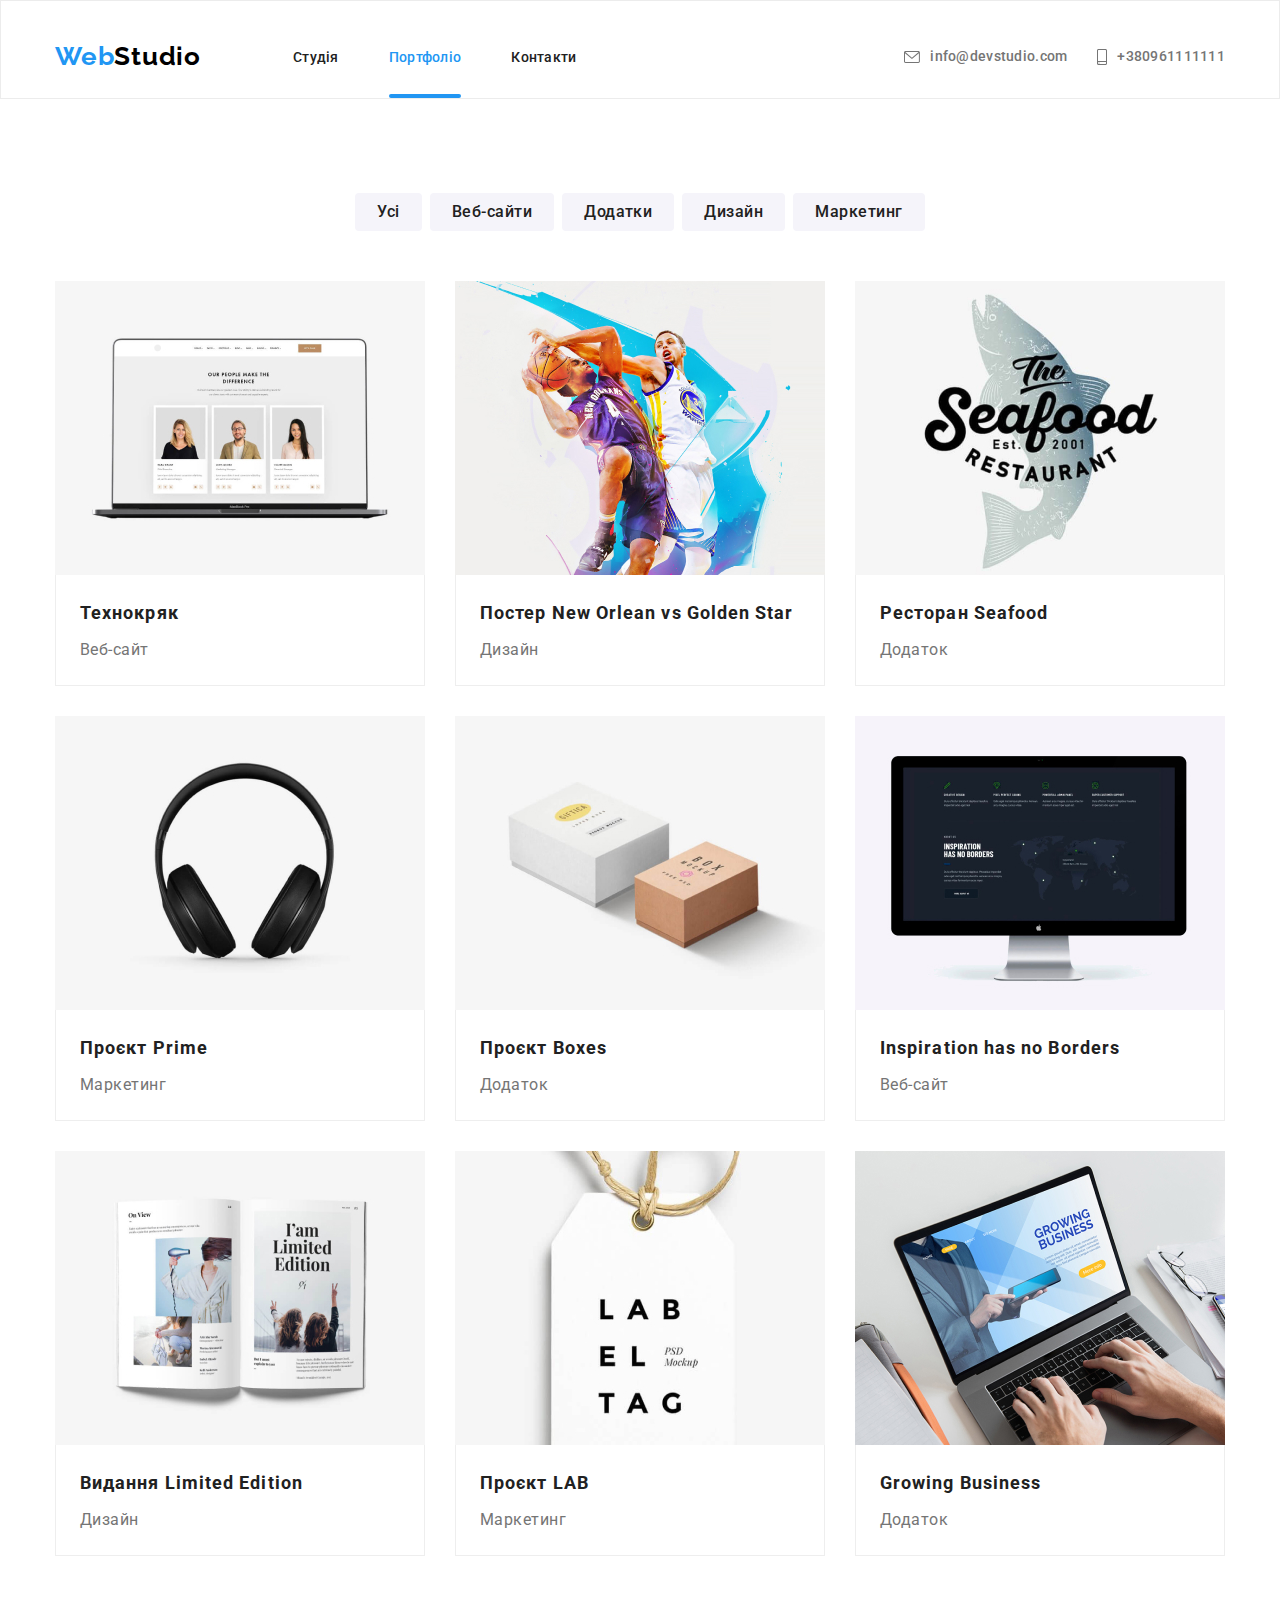
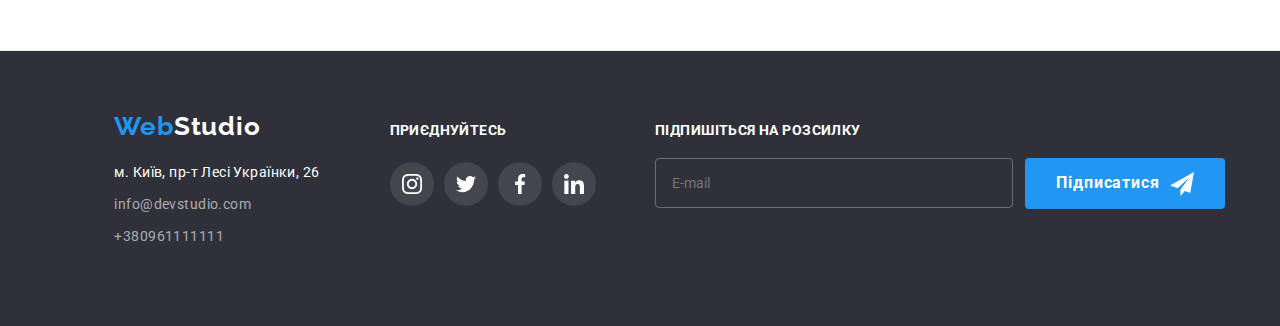
==== commit 08b14611: "update" ====
--- a/portfolio.html
+++ b/portfolio.html
@@ -76,7 +76,7 @@
               <a class="portfolio__link link" href="#">
                 <div class="portfolio__wrapper">
                   <picture> <source srcset="./img/project-card-1-desktop.jpg 1x, ./img/project-card-1-desktop@2x.jpg 2x" media="(min-width:1200px)">
-                    <source srcset="./img/project-card-1-tablet.jpg 1x, ./img/project-ca" media="(min-width:768px)">
+                    <source srcset="./img/project-card-1-tablet.jpg 1x, ./img/project-card-1-tablet@2x.jpg 2x" media="(min-width:768px)">
                     <source srcset="./img/project-card-1-mobile.jpg 1x, ./img/project-card-1-mobile@2x.jpg 2x" media="(max-width: 767px)">
               <img src="./images-portfolio/tehnokriak.jpg" alt="технокряк">
                   </picture>
@@ -91,7 +91,11 @@
             <li class="portfolio__content">
               <a class="portfolio__link link" href="#">
                 <div class="portfolio__wrapper">
-              <img src="./images-portfolio/poster.jpg" alt="постер_баскетболісти" width="370">
+                  <picture> <source srcset="./img/project-card-2-desktop.jpg 1x, ./img/project-card-2-desktop@2x.jpg 2x" media="(min-width:1200px)">
+                    <source srcset="./img/project-card-2-tablet.jpg 1x, ./img/project-card-2-tablet@2x.jpg 2x" media="(min-width:768px)">
+                    <source srcset="./img/project-card-2-mobile.jpg 1x, ./img/project-card-2-mobile@2x.jpg 2x" media="(max-width: 767px)">
+              <img src="./images-portfolio/poster.jpg" alt="постер_баскетболісти">
+                  </picture>
               <p class="portfolio__overlay"></p>
               </div>
               <div class="portfolio__border_line">
@@ -103,7 +107,11 @@
             <li class="portfolio__content">
               <a class="portfolio__link link" href="#">
                  <div class="portfolio__wrapper">
-              <img src="./images-portfolio/restoran.jpg" alt="ресторан_морепродуктів" width="370">
+                  <picture> <source srcset="./img/project-card-3-desktop.jpg 1x, ./img/project-card-3-desktop@2x.jpg 2x" media="(min-width:1200px)">
+                    <source srcset="./img/project-card-3-tablet.jpg 1x, ./img/project-card-3-tablet@2x.jpg 2x" media="(min-width:768px)">
+                    <source srcset="./img/project-card-3-mobile.jpg 1x, ./img/project-card-3-mobile@2x.jpg 2x" media="(max-width: 767px)">
+              <img src="./images-portfolio/restoran.jpg" alt="ресторан_морепродуктів">
+                  </picture>
               <p class="portfolio__overlay"></p>
             </div>
               <div class="portfolio__border_line">
@@ -115,7 +123,11 @@
             <li class="portfolio__content">
               <a class="portfolio__link link" href="#">
                  <div class="portfolio__wrapper">
-              <img src="./images-portfolio/prime.jpg" alt="проєкт_прем'єр" width="370">
+                  <picture> <source srcset="./img/project-card-4-desktop.jpg 1x, ./img/project-card-4-desktop@2x.jpg 2x" media="(min-width:1200px)">
+                    <source srcset="./img/project-card-4-tablet.jpg 1x, ./img/project-card-4-tablet@2x.jpg 2x" media="(min-width:768px)">
+                    <source srcset="./img/project-card-4-mobile.jpg 1x, ./img/project-card-4-mobile@2x.jpg 2x" media="(max-width: 767px)">
+              <img src="./images-portfolio/prime.jpg" alt="проєкт_прем'єр">
+                  </picture>
               <p class="portfolio__overlay"></p>
             </div>
               <div class="portfolio__border_line">
@@ -127,7 +139,11 @@
             <li class="portfolio__content">
               <a class="portfolio__link link" href="#">
                  <div class="portfolio__wrapper">
-              <img src="./images-portfolio/boxes.jpg" alt="проєкт_коробки" width="370">
+                  <picture> <source srcset="./img/project-card-5-desktop.jpg 1x, ./img/project-card-5-desktop@2x.jpg 2x" media="(min-width:1200px)">
+                    <source srcset="./img/project-card-5-tablet.jpg 1x, ./img/project-card-5-tablet@2x.jpg 2x" media="(min-width:768px)">
+                    <source srcset="./img/project-card-5-mobile.jpg 1x, ./img/project-card-5-mobile@2x.jpg 2x" media="(max-width: 767px)">
+              <img src="./images-portfolio/boxes.jpg" alt="проєкт_коробки">
+                  </picture>
               <p class="portfolio__overlay"></p>
             </div>
               <div class="portfolio__border_line">
@@ -139,7 +155,11 @@
             <li class="portfolio__content">
               <a class="portfolio__link link" href="#">
                  <div class="portfolio__wrapper">
-              <img src="./images-portfolio/inspiration.jpg" alt="натхнення_не_має_меж" width="370">
+                  <picture> <source srcset="./img/project-card-6-desktop.jpg 1x, ./img/project-card-6-desktop@2x.jpg 2x" media="(min-width:1200px)">
+                    <source srcset="./img/project-card-6-tablet.jpg 1x, ./img/project-card-6-tablet@2x.jpg 2x" media="(min-width:768px)">
+                    <source srcset="./img/project-card-6-mobile.jpg 1x, ./img/project-card-6-mobile@2x.jpg 2x" media="(max-width: 767px)">
+              <img src="./images-portfolio/inspiration.jpg" alt="натхнення_не_має_меж">
+                  </picture>
               <p class="portfolio__overlay"></p>
             </div>
               <div class="portfolio__border_line">
@@ -151,7 +171,11 @@
             <li class="portfolio__content">
               <a class="portfolio__link link" href="#">
                  <div class="portfolio__wrapper">
-              <img src="./images-portfolio/edition.jpg" alt="видання" width="370">
+                  <picture> <source srcset="./img/project-card-7-desktop.jpg 1x, ./img/project-card-7-desktop@2x.jpg 2x" media="(min-width:1200px)">
+                    <source srcset="./img/project-card-7-tablet.jpg 1x, ./img/project-card-7-tablet@2x.jpg 2x" media="(min-width:768px)">
+                    <source srcset="./img/project-card-7-mobile.jpg 1x, ./img/project-card-7-mobile@2x.jpg 2x" media="(max-width: 767px)">
+              <img src="./images-portfolio/edition.jpg" alt="видання">
+                  </picture>
               <p class="portfolio__overlay"></p>
             </div>
               <div class="portfolio__border_line">
@@ -163,7 +187,11 @@
             <li class="portfolio__content">
               <a class="portfolio__link link" href="#">
                  <div class="portfolio__wrapper">
-              <img src="./images-portfolio/lab.jpg" alt="проєкт_лаб" width="370">
+                  <picture> <source srcset="./img/project-card-8-desktop.jpg 1x, ./img/project-card-8-desktop@2x.jpg 2x" media="(min-width:1200px)">
+                    <source srcset="./img/project-card-8-tablet.jpg 1x, ./img/project-card-8-tablet@2x.jpg 2x" media="(min-width:768px)">
+                    <source srcset="./img/project-card-8-mobile.jpg 1x, ./img/project-card-8-mobile@2x.jpg 2x" media="(max-width: 767px)">
+              <img src="./images-portfolio/lab.jpg" alt="проєкт_лаб">
+                  </picture>
               <p class="portfolio__overlay"></p>
             </div>
               <div class="portfolio__border_line">
@@ -175,7 +203,11 @@
             <li class="portfolio__content">
               <a class="portfolio__link link" href="#">
                  <div class="portfolio__wrapper">
-              <img src="./images-portfolio/growing.jpg" alt="зростаючий_бізнес" width="370">
+                  <picture> <source srcset="./img/project-card-9-desktop.jpg 1x, ./img/project-card-9-desktop@2x.jpg 2x" media="(min-width:1200px)">
+                    <source srcset="./img/project-card-9-tablet.jpg 1x, ./img/project-card-9-tablet@2x.jpg 2x" media="(min-width:768px)">
+                    <source srcset="./img/project-card-9-mobile.jpg 1x, ./img/project-card-9-mobile@2x.jpg 2x" media="(max-width: 767px)">
+              <img src="./images-portfolio/growing.jpg" alt="зростаючий_бізнес">
+                  </picture>
               <p class="portfolio__overlay"></p>
             </div>
               <div class="portfolio__border_line">
--- a/CSS/main.min.css
+++ b/CSS/main.min.css
@@ -1 +1 @@
-:root{--primary-font:"Roboto",sans-serif;--secondary-font:"Raleway",sans-serif;--first-logo-text-color:#000000;--primary-text-color-theme-light:#212121;--secondary-text-color-theme-light:#757575;--primary-text-color-theme-dark:#FFFFFF;--secondary-text-color-theme-dark:rgba(255, 255, 255, 0.6);--primary-background-color:#FFFFFF;--secondary-background-color:#2F303A;--accent-color:#2196F3;--team-buttons-background-color:#F5F4FA;--border-color-line:#ECECEC;--border-color-line-card:#EEEEEE;--primary-color-icons:#AFB1B8;--secondary-color-icons:#FFFFFF;--color-nav-icon:#757575;--color-icon-modal:#212121;--transition-dur-and-func:250ms cubic-bezier(0.4, 0, 0.2, 1)}.visually-hidden{position:absolute;white-space:nowrap;width:1px;height:1px;overflow:hidden;border:0;padding:0;clip:rect(0 0 0 0);clip-path:inset(50%);margin:-1px}body{font-family:var(--primary-font);font-size:14px;letter-spacing:.03em;color:var(--primary-text-color-theme-light);background-color:var(--primary-background-color)}.list{list-style:none;padding-left:0;margin:0}.link{text-decoration:none}img{display:block;max-width:100%;height:auto}address{font-style:normal;margin-top:20px}button{display:block;margin:0 auto;cursor:pointer;border:none;border-radius:4px}h1,h2,h3,p{margin-top:0;margin-bottom:0}ul{margin-top:0;margin-bottom:0;padding-left:0}*{box-sizing:border-box}@media screen and (max-width: 767px){section{padding-top:60px;padding-bottom:60px}}@media screen and (min-width: 768px){section{padding-top:60px;padding-bottom:60px}}@media screen and (min-width: 1200px){section{padding-top:94px;padding-bottom:94px}}.container{padding-left:15px;padding-right:15px}@media screen and (min-width: 480px){.container{width:480px;margin-left:auto;margin-right:auto}}@media screen and (min-width: 768px){.container{width:768px}}@media screen and (min-width: 1200px){.container{width:1200px}}.page_nav__logo_first{font-family:"Raleway",sans-serif;font-weight:700;font-size:26px;line-height:1.19;letter-spacing:.03em;color:var(--first-logo-text-color);text-decoration:none}.logo__item_web{color:var(--accent-color)}.footer__logo_second{font-family:"Raleway",sans-serif;font-weight:700;font-size:26px;line-height:1.19;letter-spacing:.03em;color:var(--accent-color);color:var(--primary-text-color-theme-dark);text-decoration:none}@media screen and (max-width: 767px){.mobile_menu{position:fixed;top:0;left:0;z-index:100;width:100%;height:100%;opacity:0;visibility:hidden;pointer-events:none;background-color:var(--primary-background-color);box-shadow:0px 4px 8px rgba(0,0,0,.04),0px 2px 4px rgba(0,0,0,.08),0px 1px 3px rgba(0,0,0,.16);transition:opacity var(--transition-dur-and-func),visibility var(--transition-dur-and-func)}.mobile_menu_contacts__item{margin-bottom:32px}.mobile_menu.is-open{opacity:1;visibility:visible;pointer-events:auto}.open_mobile_menu_btn{border:none;background-color:rgba(0,0,0,0);padding:0px;height:40px;line-height:0;margin:0px 0px;top:10px;right:15px}.open_mobile_menu_btn__icon{width:40px;height:40px}.mobile_menu__container{position:relative;padding-left:40px;padding-top:48px;padding-bottom:48px;display:flex;flex-direction:column;height:100%;justify-content:space-between}.mobile_menu__close-btn{position:absolute;top:10px;right:15px;display:flex;align-items:center;justify-content:center;background-color:rgba(0,0,0,0);border:none;padding:0px}.mobile_menu__close-icon{width:40px;height:40px;transition:fill var(--transition-dur-and-func)}.mobile_menu__close-icon:focus,.mobile_menu__close-icon:hover{fill:var(--accent-color)}.mobile_menu__link{font-weight:500;font-size:40px;line-height:1.17;letter-spacing:.02em;color:var(--primary-text-color-theme-light);transition:color var(--transition-dur-and-func);position:relative}.mobile_menu__link:hover,.mobile_menu__link:focus{color:var(--accent-color)}.current{color:var(--accent-color)}.mobile_menu__item{margin-bottom:32px}}.mobile_menu_social__list{display:flex;flex-wrap:wrap;gap:10px;margin-top:64px}.mobile_menu_social__link{font-weight:500;font-size:18px;line-height:22px;letter-spacing:.02em;color:var(--accent-color);padding-right:10px;border-right:1px solid rgba(33,33,33,.2);transform:rotate(90deg)}#last_link{border:none}.mobile_menu_contacts__tel{font-weight:500;font-size:34px;line-height:40px;letter-spacing:.02em;color:var(--accent-color)}.mobile_menu_contacts__mail{font-style:normal;font-weight:500;font-size:24px;line-height:28px;letter-spacing:.02em;color:var(--secondary-text-color-theme-light)}@media screen and (min-width: 768px){.mobile_menu{display:none}.open_mobile_menu_btn{display:none}}.backdrop{position:fixed;width:100%;height:100%;left:0;top:0;transition:opacity 500ms ease,visibility 500ms ease;background-color:rgba(0,0,0,.2)}.backdrop.is-hidden{visibility:hidden;opacity:0;pointer-events:none}.modal{position:absolute;top:50%;left:50%;padding:40px;width:100%;transform:translate(-50%, -50%);background:#fff;box-shadow:0px 1px 3px rgba(0,0,0,.12),0px 1px 1px rgba(0,0,0,.14),0px 2px 1px rgba(0,0,0,.2);border-radius:4px}.modal-close-btn{position:absolute;top:8px;right:8px;display:flex;align-items:center;justify-content:center;width:30px;height:30px;background:#fff;border:1px solid rgba(0,0,0,.1);border-radius:50%;padding:0}.modal-close-icon{transition:fill var(--transition-dur-and-func)}.modal-close-icon:focus,.modal-close-icon:hover{fill:var(--accent-color)}@media screen and (max-width: 767px){.modal{max-width:450px}}@media screen and (min-width: 768px){.modal{width:450px}}@media screen and (min-width: 1200px){.modal{width:528px}}.modal_form_title{letter-spacing:.03em;text-align:center;color:var(--primary-text-color-theme-light);margin-bottom:12px}.modal_form{display:flex;flex-direction:column}.modal_form_field{margin-bottom:10px}.modal_form_input{width:100%;height:40px;border:1px solid rgba(33,33,33,.2);border-radius:4px;padding-left:42px;cursor:pointer;transition:border-color var(--transition-dur-and-func)}.modal_form_input:focus,.modal_form_input:hover{outline:none;border-color:var(--accent-color)}.modal_form_message{width:100%;height:120px;border:1px solid rgba(33,33,33,.2);border-radius:4px;padding:12px 16px;resize:none;transition:border-color var(--transition-dur-and-func);display:block}.modal_form_message::placeholder{color:rgba(117,117,117,.5)}.modal_form_message:focus,.modal_form_message:hover{outline:none;border-color:var(--accent-color)}.modal_form_fild_desk{display:block;font-size:12px;line-height:1.17;letter-spacing:.01em;color:var(--secondary-text-color-theme-light);margin-bottom:4px}.modal_icon{position:absolute;width:18px;height:18px;top:50%;left:12px;transform:translateY(-50%);fill:var(--color-icon-modal);transition:fill var(--transition-dur-and-func)}.modal_form_input:focus+.modal_icon,.modal_form_input:hover+.modal_icon{fill:var(--accent-color)}.modal_form_input_wrapper{position:relative;display:block}.modal_form_check{appearance:none;position:absolute;transition:box-shadow var(--transition-dur-and-func)}.modal_form_icon_check{width:16px;height:15px;cursor:pointer;fill:var(--accent-color);border:2px solid var(--color-icon-modal);border-radius:3px}.modal_form_check:focus+.modal_form_icon_check{box-shadow:0px 1px 3px rgba(0,0,0,.12),0px 1px 1px rgba(0,0,0,.14),0px 2px 1px rgba(0,0,0,.2)}.modal_form_check:checked+.modal_form_icon_check{background-color:var(--accent-color);border-color:var(--accent-color)}.modal_form_check_field{display:flex;justify-content:center;align-items:center;margin-top:20px}.icon_checkbox{display:none;fill:var(--accent-color)}.modal_form_check:checked+.modal_form_icon_check .icon_checkbox{display:block}.modal_text_checkbox{font-weight:400;font-size:12px;line-height:1.16;color:var(--secondary-text-color-theme-light);margin-left:7px}.link_modal_checkbox{color:var(--accent-color);letter-spacing:.03em;font-weight:400}.modal_form_submit{font-weight:700;font-size:16px;line-height:1.88;letter-spacing:.06em;align-items:center;text-align:center;background-color:var(--accent-color);color:var(--primary-text-color-theme-dark);border-radius:4px;min-width:216px;padding:10px 52px;margin-top:30px;transition:background-color var(--transition-dur-and-func),box-shadow var(--transition-dur-and-func)}.modal_form_submit:hover,.modal_form_submit:focus{background:#188ce8;box-shadow:0px 4px 4px rgba(0,0,0,.15)}@media screen and (max-width: 767px){.modal_form_title{font-weight:700;font-size:20px;line-height:1.5}}@media screen and (min-width: 768px){.modal_form_title{font-weight:700;font-size:20px;line-height:1.5}}@media screen and (min-width: 1200px){.modal_form_title{font-weight:700;font-size:20px;line-height:1.15}.modal_text_checkbox{font-weight:400;font-size:14px;line-height:1.71}}.menu{display:none}.contacts_header{display:none}.header__container{display:flex;align-items:center;justify-content:space-between}.header{padding-top:16px;border:1px solid #ececec}@media screen and (min-width: 768px){.page_nav{display:flex}.page_nav__logo_first{margin-right:87px;padding-top:26px}.menu{display:flex;column-gap:50px;padding-top:32px}.menu__link{font-weight:500;font-size:14px;line-height:1.14;letter-spacing:.02em;color:var(--primary-text-color-theme-light);transition:color var(--transition-dur-and-func);position:relative;padding-top:32px;padding-bottom:32px}.menu__link:hover,.menu__link:focus{color:var(--accent-color)}.contacts_header{display:flex;flex-direction:column;gap:10px;margin-left:auto;padding-top:32px;padding-bottom:32px}.contacts_header__link{font-weight:500;font-size:14px;line-height:1.14;letter-spacing:.02em;color:var(--secondary-text-color-theme-light);display:flex;align-items:center;transition:color var(--transition-dur-and-func)}.contacts_header__link:hover,.contacts_header__link:focus{color:var(--accent-color)}.current{color:var(--accent-color)}.current::after{content:"";position:absolute;display:block;bottom:-1px;left:0;width:100%;height:4px;background-color:var(--accent-color);border-radius:2px}.contacts_header__icon{margin-right:10px;fill:currentColor}}@media screen and (min-width: 1200px){.menu{padding-bottom:32px}.header__container{justify-content:flex-start}.contacts_header{display:flex;flex-direction:row;gap:30px}.page_nav__logo_first{margin-right:92px;padding-top:24px}}.current{color:var(--accent-color)}.current::after{content:"";position:absolute;display:block;bottom:-1px;left:0;width:100%;height:4px;background-color:var(--accent-color);border-radius:2px}.hero{background-color:var(--secondary-background-color);text-align:center;background-size:cover;background-repeat:no-repeat;margin:0 auto;width:100%;padding-top:118px;padding-bottom:118px;background-image:linear-gradient(rgba(47, 48, 58, 0.4), rgba(47, 48, 58, 0.4)),url(../img/background-mobile.jpg)}.hero__title{margin:0 auto;font-weight:900;font-size:26px;line-height:1.62;letter-spacing:.06em;text-align:center;text-transform:uppercase;width:360px;margin:0 auto;color:var(--primary-text-color-theme-dark)}.hero__button{font-weight:700;font-size:16px;line-height:1.88;letter-spacing:.06em;align-items:center;text-align:center;background-color:var(--accent-color);color:var(--primary-text-color-theme-dark);min-width:200px;border-radius:4px;margin-top:30px;padding:10px 24px;transition:background-color var(--transition-dur-and-func)}.hero__button:hover,.hero__button:focus{background:#188ce8;box-shadow:0px 4px 4px rgba(0,0,0,.15)}@media screen and (max-width: 767px){.hero{max-width:768px;height:400px}}@media screen and (max-width: 767px)and (min-device-pixel-ratio: 2)and (max-width: 767px),screen and (max-width: 767px)and (min-resolution: 192dpi)and (max-width: 767px),screen and (max-width: 767px)and (min-resolution: 2dppx)and (max-width: 767px){.hero{background-image:linear-gradient(to right, rgba(47, 48, 58, 0.4), rgba(47, 48, 58, 0.4)),url(../img/background-mobile@2x.jpg)}}@media screen and (min-width: 768px){.hero{background-image:linear-gradient(rgba(47, 48, 58, 0.4), rgba(47, 48, 58, 0.4)),url(../img/background-1-tablet.jpg);max-width:1200px}}@media screen and (min-width: 768px)and (min-device-pixel-ratio: 2)and (min-width: 768px),screen and (min-width: 768px)and (min-resolution: 192dpi)and (min-width: 768px),screen and (min-width: 768px)and (min-resolution: 2dppx)and (min-width: 768px){.hero{background-image:linear-gradient(to right, rgba(47, 48, 58, 0.4), rgba(47, 48, 58, 0.4)),url(../img/background-1-tablet@2x.jpg)}}@media screen and (min-width: 1200px){.hero{background-image:linear-gradient(rgba(47, 48, 58, 0.4), rgba(47, 48, 58, 0.4)),url(../img/background-1-desktop@2x.jpg);max-width:1600px;padding-top:200px;padding-bottom:200px}}@media screen and (min-width: 1200px)and (min-device-pixel-ratio: 2)and (min-width: 768px),screen and (min-width: 1200px)and (min-resolution: 192dpi)and (min-width: 768px),screen and (min-width: 1200px)and (min-resolution: 2dppx)and (min-width: 768px){.hero{background-image:linear-gradient(to right, rgba(47, 48, 58, 0.4), rgba(47, 48, 58, 0.4)),url(../img/background-1-desktop@2x.jpg)}.hero__title{font-weight:900;font-size:44px;line-height:1.36;width:696px}.hero__button{padding:10px 32px}}.about__title{font-weight:700;font-size:14px;line-height:1.14;letter-spacing:.03em;text-transform:uppercase;color:var(--primary-text-color-theme-light);margin-top:30px;margin-bottom:10px;text-align:center}.about__text{font-style:normal;font-weight:400;font-size:14px;line-height:1.71;letter-spacing:.03em;color:var(--secondary-text-color-theme-light)}.about__list{display:flex;align-items:flex-start;gap:30px}.about__background{background-color:#f5f4fa;border-radius:4px;margin-bottom:30px;height:120px;display:flex;align-items:center;justify-content:center}.about__icon{margin:25px 100px}@media screen and (max-width: 767px){.about__list{display:flex;flex-direction:column}}@media screen and (min-width: 768px){.about__list{flex-wrap:wrap}.about__card{flex-basis:calc((100% - 30px)/2)}.about__title{text-align:left}}@media screen and (min-width: 1200px){.about__card{flex-basis:calc((100% - 90px)/4)}}@media screen and (max-width: 767px){.page_tasks{display:none}}@media screen and (min-width: 768px){.page_tasks{display:none}}@media screen and (min-width: 1200px){.page_tasks{padding-top:0;display:block}.tasks__title{font-weight:700;font-size:36px;line-height:1.17;letter-spacing:.03em;font-style:normal;text-align:center;color:var(--primary-text-color-theme-light);margin-bottom:50px}.tasks_list{display:flex;column-gap:30px}.tasks_list__overlay{position:absolute;width:370px;height:70px;bottom:0px;left:0;font-weight:700;line-height:1.14;text-transform:uppercase;background:rgba(47,48,58,.8);color:var(--primary-text-color-theme-dark);display:flex;justify-content:center;align-items:center}.tasks_list__item{position:relative}}.page_team{background-color:var(--team-buttons-background-color)}.img{display:block;max-width:100%;height:auto}.team__title{font-weight:700;font-size:28px;line-height:1.18;letter-spacing:.03em;font-style:normal;text-align:center;color:var(--primary-text-color-theme-light);margin-bottom:50px}.team_list__content{background-color:var(--primary-background-color);box-shadow:0px 1px 3px rgba(0,0,0,.12),0px 1px 1px rgba(0,0,0,.14),0px 2px 1px rgba(0,0,0,.2);border-radius:0px 0px 4px 4px}.team_list__text{padding:30px 0}.team_list__subtitle{font-style:normal;font-weight:500;font-size:16px;line-height:1.19;text-align:center;letter-spacing:.03em;margin-bottom:10px}.team_list__item{font-weight:400;font-size:16px;line-height:1.19;letter-spacing:.03em;font-style:normal;text-align:center;color:var(--secondary-text-color-theme-light)}.social_list{display:flex;justify-content:center;column-gap:10px;margin-top:16px}.social_list__link{display:flex;justify-content:center;align-items:center;width:44px;height:44px;border-radius:50%;color:var(--primary-color-icons);transition:background-color var(--transition-dur-and-func),color var(--transition-dur-and-func)}.social_list__link:hover,.social_list__link:focus{background-color:var(--accent-color);color:var(--primary-background-color)}.social_list__icon{width:20px;height:20px;fill:currentColor;transition:fill var(--transition-dur-and-func)}.social_list__link:hover .social_list__icon,.social_list__link:focus .social_list__icon{fill:var(--secondary-color-icons)}@media screen and (max-width: 767px){.team_list{width:100%;display:flex;flex-direction:column;gap:30px;align-items:center}}@media screen and (min-width: 768px){.container{width:768px;margin-left:auto;margin-right:auto}.team_list{display:flex;flex-wrap:wrap;gap:30px}}@media screen and (min-width: 1200px){.team_list{flex-wrap:nowrap}.container{width:1200px;margin-left:auto;margin-right:auto}.team__title{font-weight:700;font-size:36px;line-height:1.17}}.clients__title{font-style:normal;font-weight:700;font-size:28px;line-height:1.18;text-align:center;letter-spacing:.03em;color:var(--primary-text-color-theme-light)}.clients__list{margin-top:50px;display:flex;gap:30px;flex-wrap:wrap}.clients__logo{width:106px;height:60px;fill:currentColor}.clients__link{border-radius:4px;display:flex;align-items:center;justify-content:center;width:210px;height:92px;border:1px solid #afb1b8;color:var(--primary-color-icons);transition:color var(--transition-dur-and-func),border-color var(--transition-dur-and-func)}.clients__link:hover,.clients__link:focus{border-color:var(--accent-color);color:var(--accent-color)}@media screen and (min-width: 1200px){.clients__title{font-weight:700;font-size:36px;line-height:1.17}.clients__link{width:170px}}.page_footer{width:100%;background-color:var(--secondary-background-color);padding:60px 0px}.footer{display:flex;flex-direction:column}.footer__content{display:flex;flex-direction:column;margin-bottom:60px;align-items:center}.footer_address__list{display:flex;flex-direction:column;align-items:center;row-gap:8px}.footer_address__map{font-weight:400;font-size:14px;line-height:1.71;letter-spacing:.03em;color:var(--primary-text-color-theme-dark);transition:color var(--transition-dur-and-func)}.footer_address__map:hover,.footer_address__map:focus{color:var(--accent-color)}.footer_address__mail,.footer_address__tel{font-weight:400;font-size:14px;line-height:1.71;letter-spacing:.03em;font-style:normal;color:var(--secondary-text-color-theme-dark);transition:color var(--transition-dur-and-func)}.footer_address__mail:hover,.footer_address__mail:focus,.footer_address__tel:hover,.footer_address__tel:focus{color:var(--accent-color)}.footer_social__link{display:flex;justify-content:center;align-items:center;width:44px;height:44px;border-radius:50%;background:rgba(255,255,255,.1);transition:background-color var(--transition-dur-and-func)}.footer_social__link:hover,.footer_social__link:focus{background-color:var(--accent-color)}.footer_social__title{font-weight:700;font-size:14px;line-height:1.71;letter-spacing:.03em;text-transform:uppercase;text-align:center;color:var(--primary-text-color-theme-dark);margin-bottom:20px}.footer_social__item{display:flex;column-gap:10px;margin-bottom:60px}.footer_social__icon{width:20px;height:20px;fill:var(--secondary-color-icons);transition:fill var(--transition-dur-and-func)}.footer_social__link:hover .footer_social__icon,.footer_social__link:focus .footer_social__icon{fill:var(--secondary-color-icons)}.footer_social__list{display:flex;column-gap:10px;align-items:center;justify-content:center}.footer_subscription__title{font-weight:700;font-size:14px;line-height:1.14;letter-spacing:.03em;text-transform:uppercase;text-align:center;color:var(--primary-text-color-theme-dark);margin-bottom:20px}.footer_subscription__mail{width:450px;height:50px;border:1px solid rgba(255,255,255,.3);border-radius:4px;background:none;color:rgba(255,255,255,.6);outline:none;padding-left:16px;transition:border var(--transition-dur-and-func),box-shadow var(--transition-dur-and-func)}.footer_subscription__mail:focus{border:1px solid rgba(255,255,255,.3);box-shadow:0px 4px 4px rgba(0,0,0,.15);border-radius:4px}.footer_subscription__button{font-weight:700;font-size:16px;line-height:1.88;letter-spacing:.06em;color:var(--primary-text-color-theme-dark);background-color:var(--accent-color);align-items:center;display:flex;justify-content:center;min-width:200px;padding:10px 28px;margin-top:20px;transition:background-color var(--transition-dur-and-func),color var(--transition-dur-and-func)}.footer_subscription__button:hover,.footer_subscription__button:focus{background:#188ce8;box-shadow:0px 4px 4px rgba(0,0,0,.15);border-radius:4px;color:var(--primary-text-color-theme-dark)}.footer_subscription__icon{fill:var(--secondary-color-icons);margin-left:10px}@media screen and (max-width: 767px){.footer_subscription__mail{width:100%}}@media screen and (min-width: 768px){.footer{flex-direction:row;flex-wrap:wrap;align-items:flex-start;justify-content:space-around}}@media screen and (min-width: 1200px){.footer{display:flex;align-items:baseline}.footer_social__title{text-align:left}.footer_social{margin-left:70px}.footer__content{align-items:flex-start}.footer_address__list{align-items:flex-start}.footer_subscription{margin-left:auto}.footer_subscription__content{display:flex;column-gap:12px;justify-content:center}.footer_subscription__mail{width:358px}.footer_subscription__button{margin-top:0}.footer_subscription__title{text-align:left}}.page_portfolio{border-bottom:1px solid var(--border-color-line)}.portfolio__button{font-weight:500;font-size:16px;line-height:1.62;text-align:center;letter-spacing:.03em;background:var(--team-buttons-background-color);color:var(--primary-text-color-theme-light);border-radius:4px;padding:6px 22px;transition:background-color var(--transition-dur-and-func),color var(--transition-dur-and-func),box-shadow var(--transition-dur-and-func)}.portfolio__button:hover,.portfolio__button:focus{background-color:var(--accent-color);color:var(--primary-text-color-theme-dark);box-shadow:0px 3px 1px rgba(0,0,0,.1),0px 1px 2px rgba(0,0,0,.08),0px 2px 2px rgba(0,0,0,.12)}.portfolio__services{display:flex;column-gap:30px;flex-wrap:wrap;row-gap:30px}.portfolio__border_line{border:1px solid var(--border-color-line-card);border-top:none;padding:20px 24px}.portfolio__title{font-weight:700;font-size:18px;line-height:2;letter-spacing:.06em;color:var(--primary-text-color-theme-light);margin-bottom:4px}.portfolio__subtitle{font-weight:400;font-size:16px;line-height:1.87;letter-spacing:.03em;color:var(--secondary-text-color-theme-light)}.portfolio__link{display:block;position:relative}.portfolio__link:hover,.portfolio__link:focus{box-shadow:0px 1px 1px rgba(0,0,0,.12),0px 4px 4px rgba(0,0,0,.06),1px 4px 6px rgba(0,0,0,.16)}.portfolio__wrapper{position:relative;overflow:hidden}.portfolio__overlay{width:100%;height:100%;font-weight:400;font-size:18px;line-height:1.55;letter-spacing:.03em;position:absolute;top:0;left:0;background-color:rgba(33,150,243,.9);color:var(--primary-text-color-theme-dark);padding:63px 24px;transform:translateY(100%);transition:transform 250ms cubic-bezier(0.4, 0, 0.2, 1)}.portfolio__link:hover .portfolio__overlay,.portfolio__link:focus .portfolio__overlay{transform:translateY(0%)}@media screen and (max-width: 767px){.portfolio__list{display:flex;flex-wrap:wrap;gap:8px;margin-right:auto;margin-bottom:40px;width:326px}.current::after{display:none}}/*# sourceMappingURL=main.min.css.map */+:root{--primary-font:"Roboto",sans-serif;--secondary-font:"Raleway",sans-serif;--first-logo-text-color:#000000;--primary-text-color-theme-light:#212121;--secondary-text-color-theme-light:#757575;--primary-text-color-theme-dark:#FFFFFF;--secondary-text-color-theme-dark:rgba(255, 255, 255, 0.6);--primary-background-color:#FFFFFF;--secondary-background-color:#2F303A;--accent-color:#2196F3;--team-buttons-background-color:#F5F4FA;--border-color-line:#ECECEC;--border-color-line-card:#EEEEEE;--primary-color-icons:#AFB1B8;--secondary-color-icons:#FFFFFF;--color-nav-icon:#757575;--color-icon-modal:#212121;--transition-dur-and-func:250ms cubic-bezier(0.4, 0, 0.2, 1)}.visually-hidden{position:absolute;white-space:nowrap;width:1px;height:1px;overflow:hidden;border:0;padding:0;clip:rect(0 0 0 0);clip-path:inset(50%);margin:-1px}body{font-family:var(--primary-font);font-size:14px;letter-spacing:.03em;color:var(--primary-text-color-theme-light);background-color:var(--primary-background-color)}.list{list-style:none;padding-left:0;margin:0}.link{text-decoration:none}img{display:block;max-width:100%;height:auto}address{font-style:normal;margin-top:20px}button{display:block;margin:0 auto;cursor:pointer;border:none;border-radius:4px}h1,h2,h3,p{margin-top:0;margin-bottom:0}ul{margin-top:0;margin-bottom:0;padding-left:0}*{box-sizing:border-box}@media screen and (max-width: 767px){section{padding-top:60px;padding-bottom:60px}}@media screen and (min-width: 768px){section{padding-top:60px;padding-bottom:60px}}@media screen and (min-width: 1200px){section{padding-top:94px;padding-bottom:94px}}.container{padding-left:15px;padding-right:15px}@media screen and (min-width: 480px){.container{width:480px;margin-left:auto;margin-right:auto}}@media screen and (min-width: 768px){.container{width:768px}}@media screen and (min-width: 1200px){.container{width:1200px}}.page_nav__logo_first{font-family:"Raleway",sans-serif;font-weight:700;font-size:26px;line-height:1.19;letter-spacing:.03em;color:var(--first-logo-text-color);text-decoration:none}.logo__item_web{color:var(--accent-color)}.footer__logo_second{font-family:"Raleway",sans-serif;font-weight:700;font-size:26px;line-height:1.19;letter-spacing:.03em;color:var(--accent-color);color:var(--primary-text-color-theme-dark);text-decoration:none}@media screen and (max-width: 767px){.mobile_menu{position:fixed;top:0;left:0;z-index:100;width:100%;height:100%;opacity:0;visibility:hidden;pointer-events:none;background-color:var(--primary-background-color);box-shadow:0px 4px 8px rgba(0,0,0,.04),0px 2px 4px rgba(0,0,0,.08),0px 1px 3px rgba(0,0,0,.16);transition:opacity var(--transition-dur-and-func),visibility var(--transition-dur-and-func)}.mobile_menu_contacts__item{margin-bottom:32px}.mobile_menu.is-open{opacity:1;visibility:visible;pointer-events:auto}.open_mobile_menu_btn{border:none;background-color:rgba(0,0,0,0);padding:0px;height:40px;line-height:0;margin:0px 0px;top:10px;right:15px}.open_mobile_menu_btn__icon{width:40px;height:40px}.mobile_menu__container{position:relative;padding-left:40px;padding-top:48px;padding-bottom:48px;display:flex;flex-direction:column;height:100%;justify-content:space-between}.mobile_menu__close-btn{position:absolute;top:10px;right:15px;display:flex;align-items:center;justify-content:center;background-color:rgba(0,0,0,0);border:none;padding:0px}.mobile_menu__close-icon{width:40px;height:40px;transition:fill var(--transition-dur-and-func)}.mobile_menu__close-icon:focus,.mobile_menu__close-icon:hover{fill:var(--accent-color)}.mobile_menu__link{font-weight:500;font-size:40px;line-height:1.17;letter-spacing:.02em;color:var(--primary-text-color-theme-light);transition:color var(--transition-dur-and-func);position:relative}.mobile_menu__link:hover,.mobile_menu__link:focus{color:var(--accent-color)}.current{color:var(--accent-color)}.mobile_menu__item{margin-bottom:32px}}.mobile_menu_social__list{display:flex;flex-wrap:wrap;gap:10px;margin-top:64px}.mobile_menu_social__link{font-weight:500;font-size:18px;line-height:22px;letter-spacing:.02em;color:var(--accent-color);padding-right:10px;border-right:1px solid rgba(33,33,33,.2);transform:rotate(90deg)}#last_link{border:none}.mobile_menu_contacts__tel{font-weight:500;font-size:34px;line-height:40px;letter-spacing:.02em;color:var(--accent-color)}.mobile_menu_contacts__mail{font-style:normal;font-weight:500;font-size:24px;line-height:28px;letter-spacing:.02em;color:var(--secondary-text-color-theme-light)}@media screen and (min-width: 768px){.mobile_menu{display:none}.open_mobile_menu_btn{display:none}}.backdrop{position:fixed;width:100%;height:100%;left:0;top:0;transition:opacity 500ms ease,visibility 500ms ease;background-color:rgba(0,0,0,.2)}.backdrop.is-hidden{visibility:hidden;opacity:0;pointer-events:none}.modal{position:absolute;top:50%;left:50%;padding:40px;width:100%;transform:translate(-50%, -50%);background:#fff;box-shadow:0px 1px 3px rgba(0,0,0,.12),0px 1px 1px rgba(0,0,0,.14),0px 2px 1px rgba(0,0,0,.2);border-radius:4px}.modal-close-btn{position:absolute;top:8px;right:8px;display:flex;align-items:center;justify-content:center;width:30px;height:30px;background:#fff;border:1px solid rgba(0,0,0,.1);border-radius:50%;padding:0}.modal-close-icon{transition:fill var(--transition-dur-and-func)}.modal-close-icon:focus,.modal-close-icon:hover{fill:var(--accent-color)}@media screen and (max-width: 767px){.modal{max-width:450px}}@media screen and (min-width: 768px){.modal{width:450px}}@media screen and (min-width: 1200px){.modal{width:528px}}.modal_form_title{letter-spacing:.03em;text-align:center;color:var(--primary-text-color-theme-light);margin-bottom:12px}.modal_form{display:flex;flex-direction:column}.modal_form_field{margin-bottom:10px}.modal_form_input{width:100%;height:40px;border:1px solid rgba(33,33,33,.2);border-radius:4px;padding-left:42px;cursor:pointer;transition:border-color var(--transition-dur-and-func)}.modal_form_input:focus,.modal_form_input:hover{outline:none;border-color:var(--accent-color)}.modal_form_message{width:100%;height:120px;border:1px solid rgba(33,33,33,.2);border-radius:4px;padding:12px 16px;resize:none;transition:border-color var(--transition-dur-and-func);display:block}.modal_form_message::placeholder{color:rgba(117,117,117,.5)}.modal_form_message:focus,.modal_form_message:hover{outline:none;border-color:var(--accent-color)}.modal_form_fild_desk{display:block;font-size:12px;line-height:1.17;letter-spacing:.01em;color:var(--secondary-text-color-theme-light);margin-bottom:4px}.modal_icon{position:absolute;width:18px;height:18px;top:50%;left:12px;transform:translateY(-50%);fill:var(--color-icon-modal);transition:fill var(--transition-dur-and-func)}.modal_form_input:focus+.modal_icon,.modal_form_input:hover+.modal_icon{fill:var(--accent-color)}.modal_form_input_wrapper{position:relative;display:block}.modal_form_check{appearance:none;position:absolute;transition:box-shadow var(--transition-dur-and-func)}.modal_form_icon_check{width:16px;height:15px;cursor:pointer;fill:var(--accent-color);border:2px solid var(--color-icon-modal);border-radius:3px}.modal_form_check:focus+.modal_form_icon_check{box-shadow:0px 1px 3px rgba(0,0,0,.12),0px 1px 1px rgba(0,0,0,.14),0px 2px 1px rgba(0,0,0,.2)}.modal_form_check:checked+.modal_form_icon_check{background-color:var(--accent-color);border-color:var(--accent-color)}.modal_form_check_field{display:flex;justify-content:center;align-items:center;margin-top:20px}.icon_checkbox{display:none;fill:var(--accent-color)}.modal_form_check:checked+.modal_form_icon_check .icon_checkbox{display:block}.modal_text_checkbox{font-weight:400;font-size:12px;line-height:1.16;color:var(--secondary-text-color-theme-light);margin-left:7px}.link_modal_checkbox{color:var(--accent-color);letter-spacing:.03em;font-weight:400}.modal_form_submit{font-weight:700;font-size:16px;line-height:1.88;letter-spacing:.06em;align-items:center;text-align:center;background-color:var(--accent-color);color:var(--primary-text-color-theme-dark);border-radius:4px;min-width:216px;padding:10px 52px;margin-top:30px;transition:background-color var(--transition-dur-and-func),box-shadow var(--transition-dur-and-func)}.modal_form_submit:hover,.modal_form_submit:focus{background:#188ce8;box-shadow:0px 4px 4px rgba(0,0,0,.15)}@media screen and (max-width: 767px){.modal_form_title{font-weight:700;font-size:20px;line-height:1.5}}@media screen and (min-width: 768px){.modal_form_title{font-weight:700;font-size:20px;line-height:1.5}}@media screen and (min-width: 1200px){.modal_form_title{font-weight:700;font-size:20px;line-height:1.15}.modal_text_checkbox{font-weight:400;font-size:14px;line-height:1.71}}.menu{display:none}.contacts_header{display:none}.header__container{display:flex;align-items:center;justify-content:space-between}.header{padding-top:16px;border:1px solid #ececec}@media screen and (min-width: 768px){.page_nav{display:flex}.page_nav__logo_first{margin-right:87px;padding-top:26px}.menu{display:flex;column-gap:50px;padding-top:32px}.menu__link{font-weight:500;font-size:14px;line-height:1.14;letter-spacing:.02em;color:var(--primary-text-color-theme-light);transition:color var(--transition-dur-and-func);position:relative;padding-top:32px;padding-bottom:32px}.menu__link:hover,.menu__link:focus{color:var(--accent-color)}.contacts_header{display:flex;flex-direction:column;gap:10px;margin-left:auto;padding-top:32px;padding-bottom:32px}.contacts_header__link{font-weight:500;font-size:14px;line-height:1.14;letter-spacing:.02em;color:var(--secondary-text-color-theme-light);display:flex;align-items:center;transition:color var(--transition-dur-and-func)}.contacts_header__link:hover,.contacts_header__link:focus{color:var(--accent-color)}.current{color:var(--accent-color)}.current::after{content:"";position:absolute;display:block;bottom:-1px;left:0;width:100%;height:4px;background-color:var(--accent-color);border-radius:2px}.contacts_header__icon{margin-right:10px;fill:currentColor}}@media screen and (min-width: 1200px){.menu{padding-bottom:32px}.header__container{justify-content:flex-start}.contacts_header{display:flex;flex-direction:row;gap:30px}.page_nav__logo_first{margin-right:92px;padding-top:24px}}.current{color:var(--accent-color)}.current::after{content:"";position:absolute;display:block;bottom:-1px;left:0;width:100%;height:4px;background-color:var(--accent-color);border-radius:2px}.hero{background-color:var(--secondary-background-color);text-align:center;background-size:cover;background-repeat:no-repeat;margin:0 auto;width:100%;padding-top:118px;padding-bottom:118px;background-image:linear-gradient(rgba(47, 48, 58, 0.4), rgba(47, 48, 58, 0.4)),url(../img/background-mobile.jpg)}.hero__title{margin:0 auto;font-weight:900;font-size:26px;line-height:1.62;letter-spacing:.06em;text-align:center;text-transform:uppercase;width:360px;margin:0 auto;color:var(--primary-text-color-theme-dark)}.hero__button{font-weight:700;font-size:16px;line-height:1.88;letter-spacing:.06em;align-items:center;text-align:center;background-color:var(--accent-color);color:var(--primary-text-color-theme-dark);min-width:200px;border-radius:4px;margin-top:30px;padding:10px 24px;transition:background-color var(--transition-dur-and-func)}.hero__button:hover,.hero__button:focus{background:#188ce8;box-shadow:0px 4px 4px rgba(0,0,0,.15)}@media screen and (max-width: 767px){.hero{max-width:768px;height:400px}}@media screen and (max-width: 767px)and (min-device-pixel-ratio: 2)and (max-width: 767px),screen and (max-width: 767px)and (min-resolution: 192dpi)and (max-width: 767px),screen and (max-width: 767px)and (min-resolution: 2dppx)and (max-width: 767px){.hero{background-image:linear-gradient(to right, rgba(47, 48, 58, 0.4), rgba(47, 48, 58, 0.4)),url(../img/background-mobile@2x.jpg)}}@media screen and (min-width: 768px){.hero{background-image:linear-gradient(rgba(47, 48, 58, 0.4), rgba(47, 48, 58, 0.4)),url(../img/background-1-tablet.jpg);max-width:1200px}}@media screen and (min-width: 768px)and (min-device-pixel-ratio: 2)and (min-width: 768px),screen and (min-width: 768px)and (min-resolution: 192dpi)and (min-width: 768px),screen and (min-width: 768px)and (min-resolution: 2dppx)and (min-width: 768px){.hero{background-image:linear-gradient(to right, rgba(47, 48, 58, 0.4), rgba(47, 48, 58, 0.4)),url(../img/background-1-tablet@2x.jpg)}}@media screen and (min-width: 1200px){.hero{background-image:linear-gradient(rgba(47, 48, 58, 0.4), rgba(47, 48, 58, 0.4)),url(../img/background-1-desktop@2x.jpg);max-width:1600px;padding-top:200px;padding-bottom:200px}}@media screen and (min-width: 1200px)and (min-device-pixel-ratio: 2)and (min-width: 1200px),screen and (min-width: 1200px)and (min-resolution: 192dpi)and (min-width: 1200px),screen and (min-width: 1200px)and (min-resolution: 2dppx)and (min-width: 1200px){.hero{background-image:linear-gradient(to right, rgba(47, 48, 58, 0.4), rgba(47, 48, 58, 0.4)),url(../img/background-1-desktop@2x.jpg)}.hero__title{font-weight:900;font-size:44px;line-height:1.36;width:696px}.hero__button{padding:10px 32px}}.about__title{font-weight:700;font-size:14px;line-height:1.14;letter-spacing:.03em;text-transform:uppercase;color:var(--primary-text-color-theme-light);margin-top:30px;margin-bottom:10px;text-align:center}.about__text{font-style:normal;font-weight:400;font-size:14px;line-height:1.71;letter-spacing:.03em;color:var(--secondary-text-color-theme-light)}.about__list{display:flex;align-items:flex-start;gap:30px}.about__background{background-color:#f5f4fa;border-radius:4px;margin-bottom:30px;height:120px;display:flex;align-items:center;justify-content:center}.about__icon{margin:25px 100px}@media screen and (max-width: 767px){.about__list{display:flex;flex-direction:column}}@media screen and (min-width: 768px){.about__list{flex-wrap:wrap}.about__card{flex-basis:calc((100% - 30px)/2)}.about__title{text-align:left}}@media screen and (min-width: 1200px){.about__card{flex-basis:calc((100% - 90px)/4)}}@media screen and (max-width: 767px){.page_tasks{display:none}}@media screen and (min-width: 768px){.page_tasks{display:none}}@media screen and (min-width: 1200px){.page_tasks{padding-top:0;display:block}.tasks__title{font-weight:700;font-size:36px;line-height:1.17;letter-spacing:.03em;font-style:normal;text-align:center;color:var(--primary-text-color-theme-light);margin-bottom:50px}.tasks_list{display:flex;column-gap:30px}.tasks_list__overlay{position:absolute;width:370px;height:70px;bottom:0px;left:0;font-weight:700;line-height:1.14;text-transform:uppercase;background:rgba(47,48,58,.8);color:var(--primary-text-color-theme-dark);display:flex;justify-content:center;align-items:center}.tasks_list__item{position:relative}}.page_team{background-color:var(--team-buttons-background-color)}.img{display:block;max-width:100%;height:auto}.team__title{font-weight:700;font-size:28px;line-height:1.18;letter-spacing:.03em;font-style:normal;text-align:center;color:var(--primary-text-color-theme-light);margin-bottom:50px}.team_list__content{background-color:var(--primary-background-color);box-shadow:0px 1px 3px rgba(0,0,0,.12),0px 1px 1px rgba(0,0,0,.14),0px 2px 1px rgba(0,0,0,.2);border-radius:0px 0px 4px 4px}.team_list__text{padding:30px 0}.team_list__subtitle{font-style:normal;font-weight:500;font-size:16px;line-height:1.19;text-align:center;letter-spacing:.03em;margin-bottom:10px}.team_list__item{font-weight:400;font-size:16px;line-height:1.19;letter-spacing:.03em;font-style:normal;text-align:center;color:var(--secondary-text-color-theme-light)}.social_list{display:flex;justify-content:center;column-gap:10px;margin-top:16px}.social_list__link{display:flex;justify-content:center;align-items:center;width:44px;height:44px;border-radius:50%;color:var(--primary-color-icons);transition:background-color var(--transition-dur-and-func),color var(--transition-dur-and-func)}.social_list__link:hover,.social_list__link:focus{background-color:var(--accent-color);color:var(--primary-background-color)}.social_list__icon{width:20px;height:20px;fill:currentColor;transition:fill var(--transition-dur-and-func)}.social_list__link:hover .social_list__icon,.social_list__link:focus .social_list__icon{fill:var(--secondary-color-icons)}@media screen and (max-width: 767px){.team_list{width:100%;display:flex;flex-direction:column;gap:30px;align-items:center}}@media screen and (min-width: 768px){.container{width:768px;margin-left:auto;margin-right:auto}.team_list{display:flex;flex-wrap:wrap;gap:30px}}@media screen and (min-width: 1200px){.team_list{flex-wrap:nowrap}.container{width:1200px;margin-left:auto;margin-right:auto}.team__title{font-weight:700;font-size:36px;line-height:1.17}}.clients__title{font-style:normal;font-weight:700;font-size:28px;line-height:1.18;text-align:center;letter-spacing:.03em;color:var(--primary-text-color-theme-light)}.clients__list{margin-top:50px;display:flex;gap:30px;flex-wrap:wrap}.clients__logo{width:106px;height:60px;fill:currentColor}.clients__link{border-radius:4px;display:flex;align-items:center;justify-content:center;width:210px;height:92px;border:1px solid #afb1b8;color:var(--primary-color-icons);transition:color var(--transition-dur-and-func),border-color var(--transition-dur-and-func)}.clients__link:hover,.clients__link:focus{border-color:var(--accent-color);color:var(--accent-color)}@media screen and (min-width: 1200px){.clients__title{font-weight:700;font-size:36px;line-height:1.17}.clients__link{width:170px}}.page_footer{width:100%;background-color:var(--secondary-background-color);padding:60px 0px}.footer{display:flex;flex-direction:column}.footer__content{display:flex;flex-direction:column;margin-bottom:60px;align-items:center}.footer_address__list{display:flex;flex-direction:column;align-items:center;row-gap:8px}.footer_address__map{font-weight:400;font-size:14px;line-height:1.71;letter-spacing:.03em;color:var(--primary-text-color-theme-dark);transition:color var(--transition-dur-and-func)}.footer_address__map:hover,.footer_address__map:focus{color:var(--accent-color)}.footer_address__mail,.footer_address__tel{font-weight:400;font-size:14px;line-height:1.71;letter-spacing:.03em;font-style:normal;color:var(--secondary-text-color-theme-dark);transition:color var(--transition-dur-and-func)}.footer_address__mail:hover,.footer_address__mail:focus,.footer_address__tel:hover,.footer_address__tel:focus{color:var(--accent-color)}.footer_social__link{display:flex;justify-content:center;align-items:center;width:44px;height:44px;border-radius:50%;background:rgba(255,255,255,.1);transition:background-color var(--transition-dur-and-func)}.footer_social__link:hover,.footer_social__link:focus{background-color:var(--accent-color)}.footer_social__title{font-weight:700;font-size:14px;line-height:1.71;letter-spacing:.03em;text-transform:uppercase;text-align:center;color:var(--primary-text-color-theme-dark);margin-bottom:20px}.footer_social__item{display:flex;column-gap:10px;margin-bottom:60px}.footer_social__icon{width:20px;height:20px;fill:var(--secondary-color-icons);transition:fill var(--transition-dur-and-func)}.footer_social__link:hover .footer_social__icon,.footer_social__link:focus .footer_social__icon{fill:var(--secondary-color-icons)}.footer_social__list{display:flex;column-gap:10px;align-items:center;justify-content:center}.footer_subscription__title{font-weight:700;font-size:14px;line-height:1.14;letter-spacing:.03em;text-transform:uppercase;text-align:center;color:var(--primary-text-color-theme-dark);margin-bottom:20px}.footer_subscription__mail{width:450px;height:50px;border:1px solid rgba(255,255,255,.3);border-radius:4px;background:none;color:rgba(255,255,255,.6);outline:none;padding-left:16px;transition:border var(--transition-dur-and-func),box-shadow var(--transition-dur-and-func)}.footer_subscription__mail:focus{border:1px solid rgba(255,255,255,.3);box-shadow:0px 4px 4px rgba(0,0,0,.15);border-radius:4px}.footer_subscription__button{font-weight:700;font-size:16px;line-height:1.88;letter-spacing:.06em;color:var(--primary-text-color-theme-dark);background-color:var(--accent-color);align-items:center;display:flex;justify-content:center;min-width:200px;padding:10px 28px;margin-top:20px;transition:background-color var(--transition-dur-and-func),color var(--transition-dur-and-func)}.footer_subscription__button:hover,.footer_subscription__button:focus{background:#188ce8;box-shadow:0px 4px 4px rgba(0,0,0,.15);border-radius:4px;color:var(--primary-text-color-theme-dark)}.footer_subscription__icon{fill:var(--secondary-color-icons);margin-left:10px}@media screen and (max-width: 767px){.footer_subscription__mail{width:100%}}@media screen and (min-width: 768px){.footer{flex-direction:row;flex-wrap:wrap;align-items:flex-start;justify-content:space-around}}@media screen and (min-width: 1200px){.footer{display:flex;align-items:baseline;text-align:left}.footer_social__title{text-align:left}.footer_social{margin-left:70px}.footer__content{align-items:flex-start;margin-left:auto;margin-bottom:0}.footer_address__list{align-items:flex-start}.footer_subscription{margin-left:auto}.footer_subscription__content{display:flex;column-gap:12px;justify-content:center}.footer_subscription__mail{width:358px}.footer_subscription__button{margin-top:0}.footer_subscription__title{text-align:left}}.page_portfolio{border-bottom:1px solid var(--border-color-line)}.portfolio__button{font-weight:500;font-size:16px;line-height:1.62;text-align:center;letter-spacing:.03em;background:var(--team-buttons-background-color);color:var(--primary-text-color-theme-light);border-radius:4px;padding:6px 22px;transition:background-color var(--transition-dur-and-func),color var(--transition-dur-and-func),box-shadow var(--transition-dur-and-func)}.portfolio__button:hover,.portfolio__button:focus{background-color:var(--accent-color);color:var(--primary-text-color-theme-dark);box-shadow:0px 3px 1px rgba(0,0,0,.1),0px 1px 2px rgba(0,0,0,.08),0px 2px 2px rgba(0,0,0,.12)}.portfolio__services{display:flex;flex-wrap:wrap;gap:30px}.portfolio__border_line{border:1px solid var(--border-color-line-card);border-top:none;padding:20px 24px}.portfolio__title{font-weight:700;font-size:18px;line-height:2;letter-spacing:.06em;color:var(--primary-text-color-theme-light);margin-bottom:4px}.portfolio__subtitle{font-weight:400;font-size:16px;line-height:1.87;letter-spacing:.03em;color:var(--secondary-text-color-theme-light)}.portfolio__link{display:block;position:relative}.portfolio__link:hover,.portfolio__link:focus{box-shadow:0px 1px 1px rgba(0,0,0,.12),0px 4px 4px rgba(0,0,0,.06),1px 4px 6px rgba(0,0,0,.16)}.portfolio__wrapper{position:relative;overflow:hidden}.portfolio__overlay{width:100%;height:100%;font-weight:400;font-size:18px;line-height:1.55;letter-spacing:.03em;position:absolute;top:0;left:0;background-color:rgba(33,150,243,.9);color:var(--primary-text-color-theme-dark);padding:63px 24px;transform:translateY(100%);transition:transform 250ms cubic-bezier(0.4, 0, 0.2, 1)}.portfolio__link:hover .portfolio__overlay,.portfolio__link:focus .portfolio__overlay{transform:translateY(0%)}@media screen and (max-width: 767px){.portfolio__list{display:flex;flex-wrap:wrap;gap:8px;margin-right:auto;margin-bottom:40px;width:326px}.current::after{display:none}}@media screen and (min-width: 768px){.portfolio__list{display:flex;margin-bottom:50px;column-gap:8px;justify-content:center}.portfolio__services{display:flex;flex-wrap:wrap;gap:30px}.portfolio__content{flex-basis:calc((100% - 30px)/2)}}@media screen and (min-width: 1200px){.portfolio__content{flex-basis:calc((100% - 60px)/3)}}/*# sourceMappingURL=main.min.css.map */